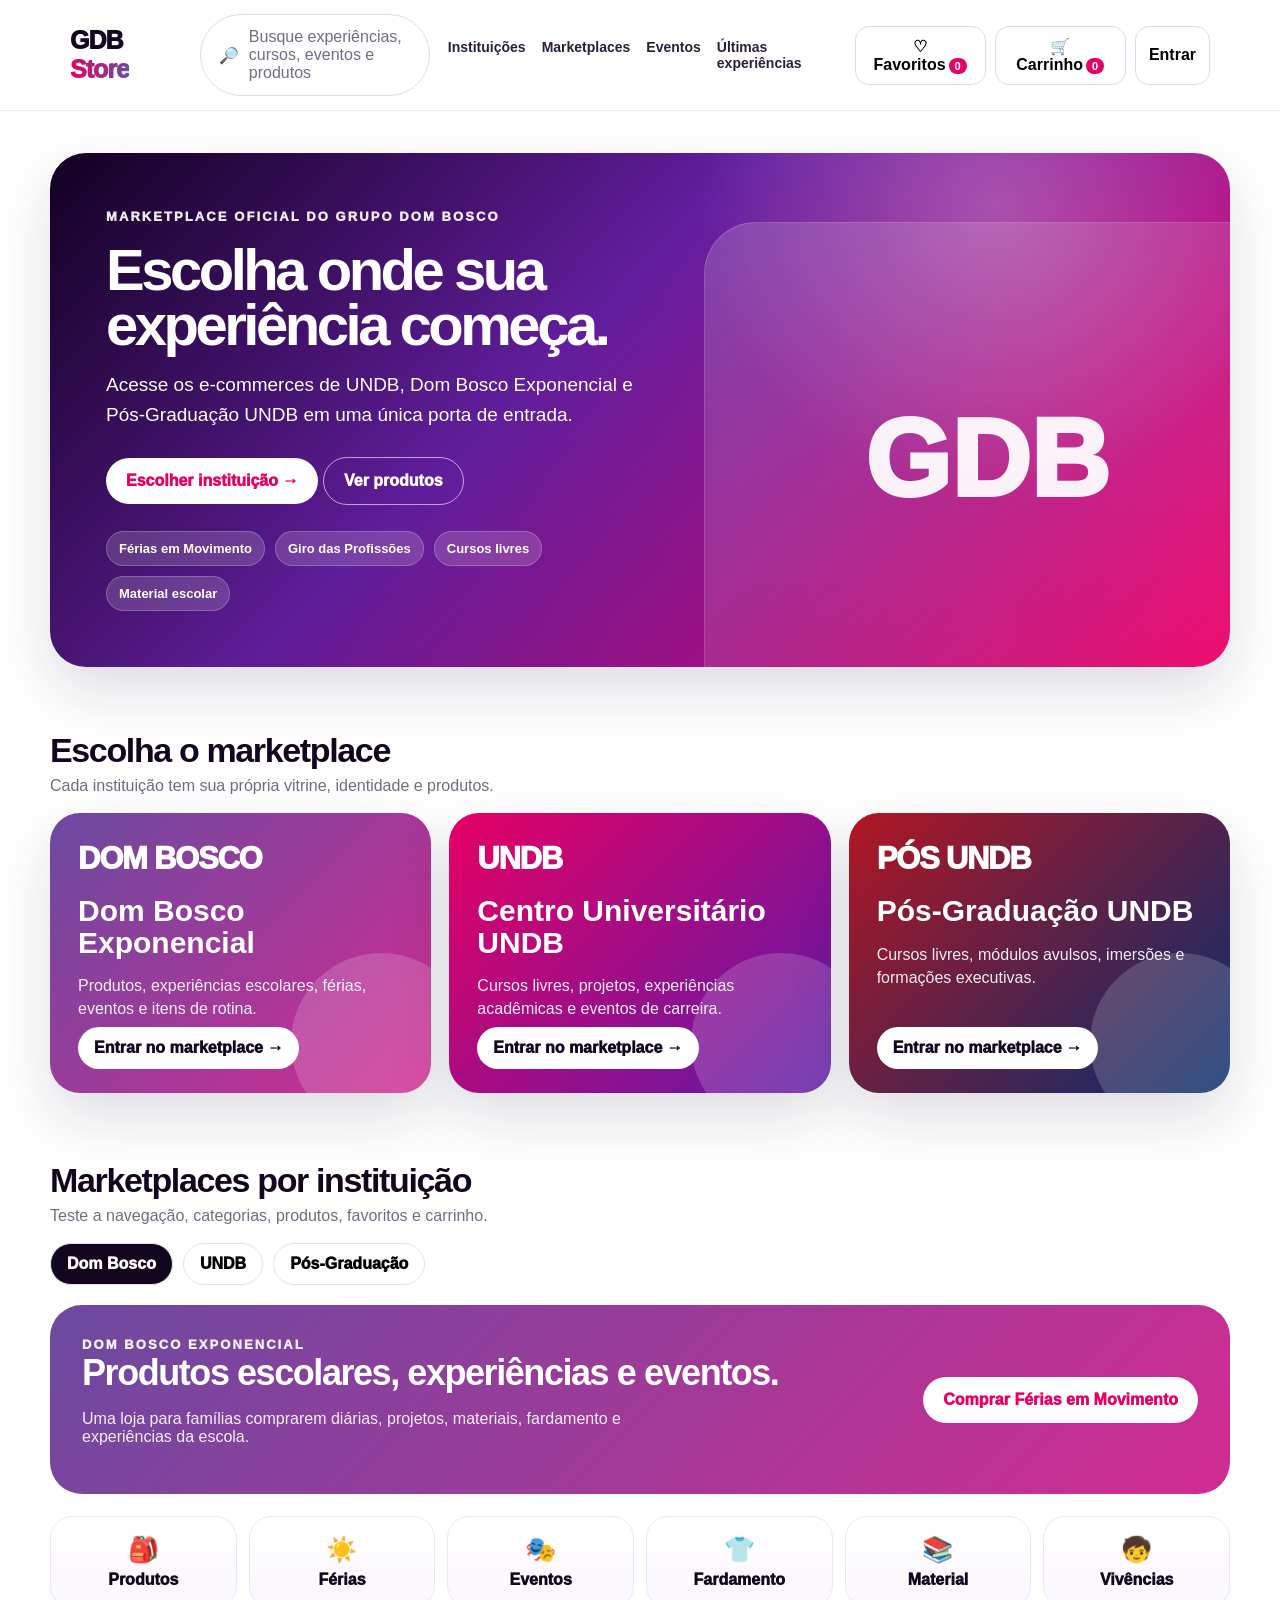
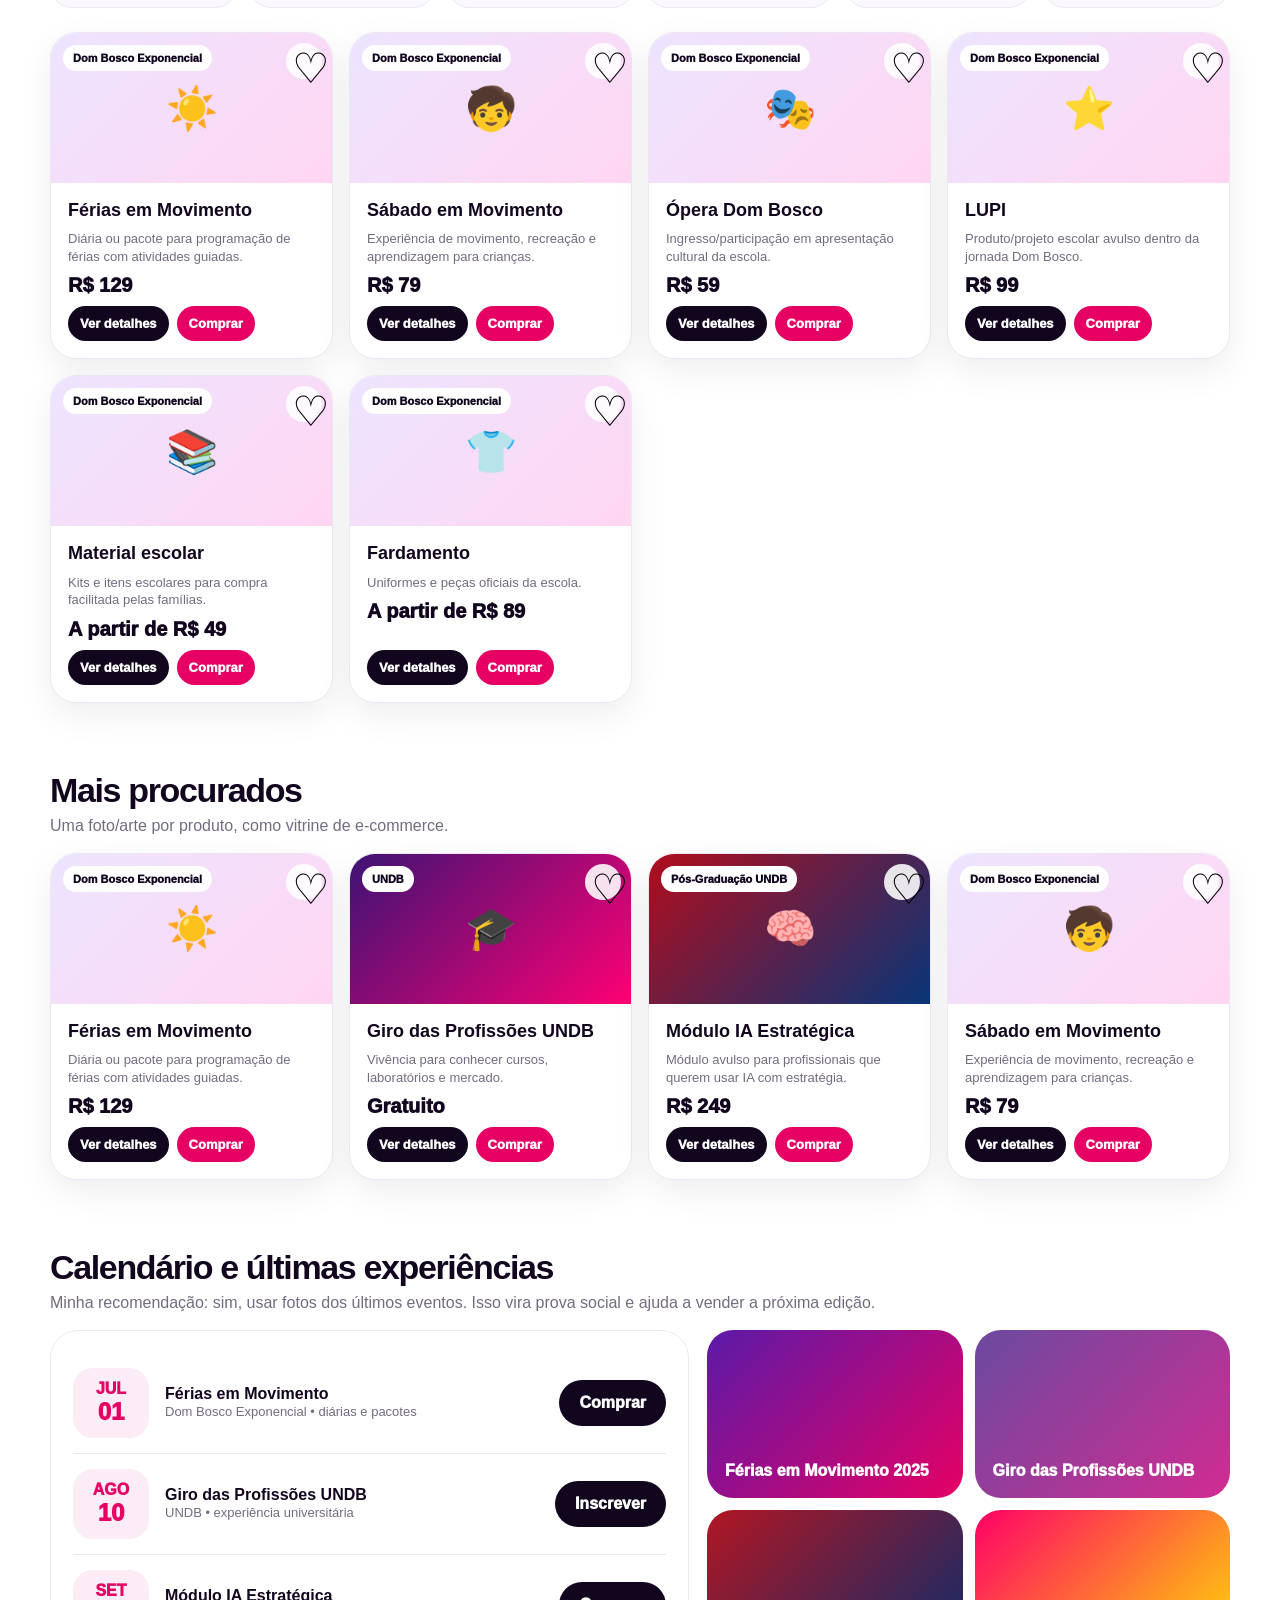
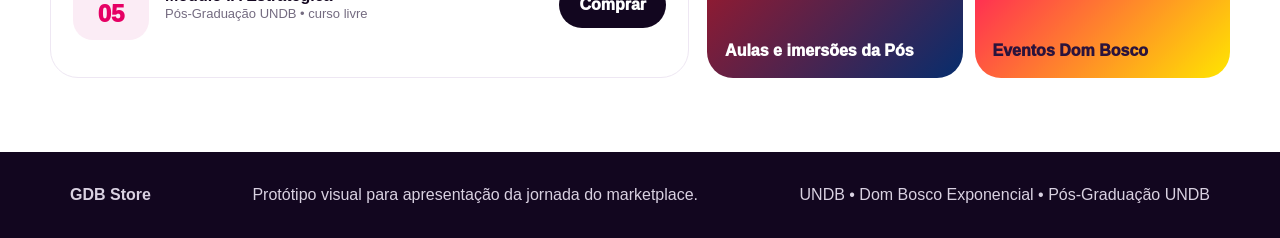
==== index.html @ de1cadb5 "Add files via upload" ====
<!doctype html>
<html lang="pt-BR">
<head>
  <meta charset="utf-8" />
  <meta name="viewport" content="width=device-width, initial-scale=1" />
  <title>GDB Store — Marketplace</title>
  <style>
    :root{
      --ink:#12061f; --muted:#746b80; --line:#eee7f3; --soft:#faf7fd; --white:#fff;
      --undb:#e60064; --undb2:#5b1aa8; --pos:#b11623; --pos2:#062d6d; --db:#d22b92; --db2:#6b4aa0; --yellow:#ffe600;
      --shadow:0 24px 60px rgba(20,6,40,.14); --radius:26px;
    }
    *{box-sizing:border-box} html{scroll-behavior:smooth} body{margin:0;font-family:Inter,Arial,Helvetica,sans-serif;color:var(--ink);background:#fff} a{text-decoration:none;color:inherit} button{font:inherit;cursor:pointer}
    .top{position:sticky;top:0;z-index:20;background:rgba(255,255,255,.86);backdrop-filter:blur(18px);border-bottom:1px solid var(--line)}
    .nav{max-width:1180px;margin:auto;display:flex;align-items:center;gap:18px;padding:14px 20px}.brand{font-weight:950;font-size:25px;letter-spacing:-.04em}.brand span{background:linear-gradient(90deg,var(--undb),var(--db2));-webkit-background-clip:text;color:transparent}.search{flex:1;display:flex;align-items:center;gap:10px;border:1px solid #e3d8ed;border-radius:999px;padding:13px 18px;color:var(--muted);min-width:230px}.navlinks{display:flex;gap:16px;font-weight:800;font-size:14px;color:#2c1e38}.actions{display:flex;gap:9px}.iconbtn{border:1px solid #e2d7ec;background:#fff;border-radius:14px;padding:10px 13px;font-weight:900}.count{background:var(--undb);color:#fff;border-radius:999px;font-size:11px;padding:2px 6px;margin-left:3px}
    .wrap{max-width:1180px;margin:auto;padding:0 20px}.hero{padding:42px 0 30px}.heroBox{border-radius:36px;overflow:hidden;min-height:420px;background:linear-gradient(135deg,#150026 0%,#6920a8 42%,#ef0067 100%);position:relative;color:#fff;box-shadow:var(--shadow)}
    .heroBox:before{content:"";position:absolute;inset:0;background:radial-gradient(circle at 80% 10%,rgba(255,255,255,.25),transparent 28%),linear-gradient(90deg,rgba(0,0,0,.12),transparent)}.heroContent{position:relative;z-index:2;padding:56px;max-width:680px}.eyebrow{font-weight:950;letter-spacing:.16em;text-transform:uppercase;font-size:13px;opacity:.92}.hero h1{font-size:58px;line-height:.95;margin:18px 0 18px;letter-spacing:-.06em}.hero p{font-size:19px;line-height:1.55;margin:0 0 28px;max-width:590px}.heroArt{position:absolute;right:-40px;bottom:-28px;width:48%;height:92%;background:linear-gradient(145deg,rgba(255,255,255,.18),rgba(255,255,255,.05));border-radius:52px 0 0 0;border:1px solid rgba(255,255,255,.18);display:grid;place-items:center;font-size:110px;font-weight:950;opacity:.95}.btn{border:none;border-radius:999px;padding:14px 20px;font-weight:950;display:inline-flex;align-items:center;gap:10px}.btn.primary{background:#fff;color:var(--undb)}.btn.dark{background:var(--ink);color:#fff}.btn.out{background:transparent;border:1px solid rgba(255,255,255,.6);color:#fff}.chips{display:flex;flex-wrap:wrap;gap:10px;margin-top:26px}.chip{padding:9px 12px;border-radius:999px;background:rgba(255,255,255,.16);border:1px solid rgba(255,255,255,.22);font-weight:800;font-size:13px}
    .section{padding:34px 0}.head{display:flex;justify-content:space-between;align-items:end;gap:20px;margin-bottom:18px}.head h2{font-size:34px;letter-spacing:-.04em;margin:0}.head p{margin:7px 0 0;color:var(--muted)}.grid3{display:grid;grid-template-columns:repeat(3,1fr);gap:18px}.portal{border-radius:30px;padding:28px;min-height:280px;color:#fff;position:relative;overflow:hidden;box-shadow:var(--shadow);transition:.25s}.portal:hover{transform:translateY(-4px)}.portal:after{content:"";position:absolute;right:-40px;bottom:-40px;width:180px;height:180px;border-radius:50%;background:rgba(255,255,255,.17)}.portal.undb{background:linear-gradient(135deg,var(--undb),var(--undb2))}.portal.db{background:linear-gradient(135deg,var(--db2),var(--db))}.portal.pos{background:linear-gradient(135deg,var(--pos),var(--pos2))}.portal .logo{font-size:31px;font-weight:950;letter-spacing:-.04em;margin-bottom:18px}.portal h3{font-size:30px;line-height:1.05;margin:0 0 10px}.portal p{line-height:1.45;opacity:.92}.portal .go{position:absolute;bottom:24px;left:28px;background:#fff;color:var(--ink);border-radius:999px;padding:12px 16px;font-weight:950}
    .tabs{display:flex;gap:10px;flex-wrap:wrap;margin-bottom:20px}.tab{border:1px solid #eadff0;background:#fff;border-radius:999px;padding:11px 16px;font-weight:950}.tab.active{background:var(--ink);color:#fff}.market{display:none}.market.active{display:block}.marketHero{border-radius:32px;padding:32px;color:#fff;margin-bottom:22px;display:flex;align-items:center;justify-content:space-between;gap:20px}.marketHero h2{margin:0;font-size:36px;letter-spacing:-.04em}.marketHero p{max-width:620px;opacity:.92}.mh-db{background:linear-gradient(135deg,var(--db2),var(--db))}.mh-undb{background:linear-gradient(135deg,var(--undb2),var(--undb))}.mh-pos{background:linear-gradient(135deg,var(--pos),var(--pos2))}.cats{display:grid;grid-template-columns:repeat(6,1fr);gap:12px;margin-bottom:24px}.cat{border:1px solid var(--line);background:linear-gradient(180deg,#fff,#fbf7ff);border-radius:22px;padding:18px;text-align:center;font-weight:950}.cat b{display:block;font-size:25px;margin-bottom:7px}.products{display:grid;grid-template-columns:repeat(4,1fr);gap:16px}.card{border:1px solid var(--line);border-radius:26px;overflow:hidden;background:#fff;box-shadow:0 12px 34px rgba(20,6,40,.07);display:flex;flex-direction:column}.photo{height:150px;background:linear-gradient(135deg,#f3e9ff,#ffd7e9);position:relative;display:grid;place-items:center;font-size:42px}.photo.db{background:linear-gradient(135deg,#ede4ff,#ffd6f2)}.photo.undb{background:linear-gradient(135deg,#3d1374,#ff0074);color:#fff}.photo.pos{background:linear-gradient(135deg,#b10d1c,#083578);color:#fff}.tag{position:absolute;top:12px;left:12px;background:#fff;color:var(--ink);font-size:11px;font-weight:950;border-radius:999px;padding:7px 10px}.fav{position:absolute;top:10px;right:10px;background:rgba(255,255,255,.88);border:0;border-radius:999px;width:36px;height:36px}.body{padding:17px;display:flex;flex-direction:column;gap:9px;flex:1}.body h3{font-size:18px;margin:0;line-height:1.18}.meta{color:var(--muted);font-size:13px;line-height:1.35}.price{font-size:20px;font-weight:950}.row{display:flex;gap:8px;margin-top:auto}.row .btn{padding:10px 12px;font-size:13px}.row .btn.primary{background:var(--undb);color:#fff}.row .btn.dark{background:var(--ink)}
    .calendar{display:grid;grid-template-columns:1.1fr .9fr;gap:18px}.events{border:1px solid var(--line);border-radius:28px;padding:22px;background:#fff}.event{display:grid;grid-template-columns:76px 1fr auto;gap:16px;align-items:center;padding:15px 0;border-bottom:1px solid var(--line)}.event:last-child{border-bottom:0}.date{border-radius:20px;background:#fbecf5;text-align:center;padding:12px;font-weight:950;color:var(--undb)}.date span{display:block;font-size:24px}.gallery{display:grid;grid-template-columns:1fr 1fr;gap:12px}.gitem{min-height:150px;border-radius:26px;padding:18px;color:#fff;background:linear-gradient(135deg,#5b1aa8,#e60064);display:flex;align-items:end;font-weight:950}.gitem:nth-child(2){background:linear-gradient(135deg,#6b4aa0,#d22b92)}.gitem:nth-child(3){background:linear-gradient(135deg,#b11623,#062d6d)}.gitem:nth-child(4){background:linear-gradient(135deg,#ff0067,#ffe600);color:#2b133c}
    .modal{position:fixed;inset:0;background:rgba(10,2,20,.55);display:none;align-items:center;justify-content:center;z-index:50;padding:20px}.modal.show{display:flex}.panel{background:#fff;border-radius:30px;max-width:780px;width:100%;max-height:88vh;overflow:auto;padding:26px;box-shadow:var(--shadow)}.panelTop{display:flex;justify-content:space-between;align-items:start}.close{border:0;background:#f4eef8;border-radius:999px;width:38px;height:38px;font-weight:950}.cartItem{display:flex;justify-content:space-between;gap:18px;border-bottom:1px solid var(--line);padding:14px 0}.form{display:grid;gap:10px;margin-top:12px}.form input{border:1px solid #e3d8ed;border-radius:14px;padding:13px}.footer{margin-top:40px;background:#12061f;color:#fff;padding:34px 0}.footer .wrap{display:flex;justify-content:space-between;gap:20px;flex-wrap:wrap;color:#d9d1e1}.mobileMenu{display:none}
    @media(max-width:900px){.nav{flex-wrap:wrap}.navlinks{display:none}.search{order:3;flex-basis:100%}.hero h1{font-size:42px}.heroContent{padding:34px}.heroArt{display:none}.grid3,.products,.calendar{grid-template-columns:1fr}.cats{grid-template-columns:repeat(2,1fr)}.marketHero{display:block}.event{grid-template-columns:70px 1fr}.event .btn{grid-column:2}.actions{margin-left:auto}.head{display:block}}
  </style>
</head>
<body>
  <header class="top"><nav class="nav"><a class="brand" href="#home">GDB <span>Store</span></a><div class="search">🔎 <span>Busque experiências, cursos, eventos e produtos</span></div><div class="navlinks"><a href="#instituicoes">Instituições</a><a href="#marketplaces">Marketplaces</a><a href="#eventos">Eventos</a><a href="#experiencias">Últimas experiências</a></div><div class="actions"><button class="iconbtn" onclick="openModal('favModal')">♡ Favoritos<span class="count" id="favCount">0</span></button><button class="iconbtn" onclick="openModal('cartModal')">🛒 Carrinho<span class="count" id="cartCount">0</span></button><button class="iconbtn" onclick="openModal('loginModal')">Entrar</button></div></nav></header>
  <main id="home">
    <section class="hero wrap"><div class="heroBox"><div class="heroContent"><div class="eyebrow">Marketplace oficial do Grupo Dom Bosco</div><h1>Escolha onde sua experiência começa.</h1><p>Acesse os e-commerces de UNDB, Dom Bosco Exponencial e Pós-Graduação UNDB em uma única porta de entrada.</p><div><a class="btn primary" href="#instituicoes">Escolher instituição →</a> <a class="btn out" href="#marketplaces">Ver produtos</a></div><div class="chips"><span class="chip">Férias em Movimento</span><span class="chip">Giro das Profissões</span><span class="chip">Cursos livres</span><span class="chip">Material escolar</span></div></div><div class="heroArt">GDB</div></div></section>
    <section class="section wrap" id="instituicoes"><div class="head"><div><h2>Escolha o marketplace</h2><p>Cada instituição tem sua própria vitrine, identidade e produtos.</p></div></div><div class="grid3"><a class="portal db" href="#marketplaces" onclick="showMarket('db')"><div class="logo">DOM BOSCO</div><h3>Dom Bosco Exponencial</h3><p>Produtos, experiências escolares, férias, eventos e itens de rotina.</p><span class="go">Entrar no marketplace →</span></a><a class="portal undb" href="#marketplaces" onclick="showMarket('undb')"><div class="logo">UNDB</div><h3>Centro Universitário UNDB</h3><p>Cursos livres, projetos, experiências acadêmicas e eventos de carreira.</p><span class="go">Entrar no marketplace →</span></a><a class="portal pos" href="#marketplaces" onclick="showMarket('pos')"><div class="logo">PÓS UNDB</div><h3>Pós-Graduação UNDB</h3><p>Cursos livres, módulos avulsos, imersões e formações executivas.</p><span class="go">Entrar no marketplace →</span></a></div></section>
    <section class="section wrap" id="marketplaces"><div class="head"><div><h2>Marketplaces por instituição</h2><p>Teste a navegação, categorias, produtos, favoritos e carrinho.</p></div></div><div class="tabs"><button class="tab active" onclick="showMarket('db')" id="tab-db">Dom Bosco</button><button class="tab" onclick="showMarket('undb')" id="tab-undb">UNDB</button><button class="tab" onclick="showMarket('pos')" id="tab-pos">Pós-Graduação</button></div>
      <div class="market active" id="market-db"><div class="marketHero mh-db"><div><div class="eyebrow">Dom Bosco Exponencial</div><h2>Produtos escolares, experiências e eventos.</h2><p>Uma loja para famílias comprarem diárias, projetos, materiais, fardamento e experiências da escola.</p></div><button class="btn primary" onclick="addToCart('Férias em Movimento')">Comprar Férias em Movimento</button></div><div class="cats"><div class="cat"><b>🎒</b>Produtos</div><div class="cat"><b>☀️</b>Férias</div><div class="cat"><b>🎭</b>Eventos</div><div class="cat"><b>👕</b>Fardamento</div><div class="cat"><b>📚</b>Material</div><div class="cat"><b>🧒</b>Vivências</div></div><div class="products" id="dbProducts"></div></div>
      <div class="market" id="market-undb"><div class="marketHero mh-undb"><div><div class="eyebrow">UNDB</div><h2>Experiências acadêmicas, cursos e carreira.</h2><p>Vitrine para cursos livres, projetos, eventos de relacionamento, vivências e inscrições avulsas.</p></div><button class="btn primary" onclick="addToCart('Giro das Profissões UNDB')">Inscrever no Giro</button></div><div class="cats"><div class="cat"><b>🚀</b>Set-up</div><div class="cat"><b>🎓</b>Giro</div><div class="cat"><b>💡</b>Cursos livres</div><div class="cat"><b>🧪</b>Projetos</div><div class="cat"><b>⚖️</b>Direito</div><div class="cat"><b>🩺</b>Saúde</div></div><div class="products" id="undbProducts"></div></div>
      <div class="market" id="market-pos"><div class="marketHero mh-pos"><div><div class="eyebrow">Pós-Graduação UNDB</div><h2>Cursos livres, módulos e imersões profissionais.</h2><p>Vendas avulsas para quem quer se atualizar sem entrar, de cara, em uma pós completa.</p></div><button class="btn primary" onclick="addToCart('Módulo IA Estratégica')">Comprar módulo</button></div><div class="cats"><div class="cat"><b>📌</b>Módulos</div><div class="cat"><b>💼</b>Executivo</div><div class="cat"><b>🧠</b>IA</div><div class="cat"><b>⚖️</b>Jurídico</div><div class="cat"><b>🩺</b>Saúde</div><div class="cat"><b>📈</b>Negócios</div></div><div class="products" id="posProducts"></div></div>
    </section>
    <section class="section wrap"><div class="head"><div><h2>Mais procurados</h2><p>Uma foto/arte por produto, como vitrine de e-commerce.</p></div></div><div class="products" id="featured"></div></section>
    <section class="section wrap" id="eventos"><div class="head"><div><h2>Calendário e últimas experiências</h2><p>Minha recomendação: sim, usar fotos dos últimos eventos. Isso vira prova social e ajuda a vender a próxima edição.</p></div></div><div class="calendar"><div class="events"><div class="event"><div class="date">JUL<span>01</span></div><div><b>Férias em Movimento</b><div class="meta">Dom Bosco Exponencial • diárias e pacotes</div></div><button class="btn dark" onclick="addToCart('Férias em Movimento')">Comprar</button></div><div class="event"><div class="date">AGO<span>10</span></div><div><b>Giro das Profissões UNDB</b><div class="meta">UNDB • experiência universitária</div></div><button class="btn dark" onclick="addToCart('Giro das Profissões UNDB')">Inscrever</button></div><div class="event"><div class="date">SET<span>05</span></div><div><b>Módulo IA Estratégica</b><div class="meta">Pós-Graduação UNDB • curso livre</div></div><button class="btn dark" onclick="addToCart('Módulo IA Estratégica')">Comprar</button></div></div><div class="gallery" id="experiencias"><div class="gitem">Férias em Movimento 2025</div><div class="gitem">Giro das Profissões UNDB</div><div class="gitem">Aulas e imersões da Pós</div><div class="gitem">Eventos Dom Bosco</div></div></div></section>
  </main><footer class="footer"><div class="wrap"><b>GDB Store</b><span>Protótipo visual para apresentação da jornada do marketplace.</span><span>UNDB • Dom Bosco Exponencial • Pós-Graduação UNDB</span></div></footer>
  <div class="modal" id="detailModal"><div class="panel"><div class="panelTop"><div><div class="eyebrow" id="detailInst"></div><h2 id="detailTitle"></h2></div><button class="close" onclick="closeModal('detailModal')">×</button></div><p id="detailText"></p><div class="row"><button class="btn primary" id="detailBuy">Adicionar ao carrinho</button><button class="btn dark" onclick="closeModal('detailModal')">Voltar</button></div></div></div>
  <div class="modal" id="cartModal"><div class="panel"><div class="panelTop"><h2>Carrinho</h2><button class="close" onclick="closeModal('cartModal')">×</button></div><div id="cartList"></div><h3 id="total"></h3><button class="btn primary" onclick="alert('Checkout visual: aqui entraria pagamento, cupom, dados do responsável/aluno e confirmação.')">Ir para checkout</button></div></div>
  <div class="modal" id="favModal"><div class="panel"><div class="panelTop"><h2>Favoritos</h2><button class="close" onclick="closeModal('favModal')">×</button></div><div id="favList"></div></div></div>
  <div class="modal" id="loginModal"><div class="panel"><div class="panelTop"><h2>Entrar na GDB Store</h2><button class="close" onclick="closeModal('loginModal')">×</button></div><p class="meta">Protótipo de login para cliente acompanhar compras, inscrições e comprovantes.</p><div class="form"><input placeholder="E-mail"><input placeholder="Senha" type="password"><button class="btn primary" onclick="alert('Login visual validado!')">Entrar</button></div></div></div>
  <script>
    const products={
      db:[['Férias em Movimento','Dom Bosco Exponencial','Diária ou pacote para programação de férias com atividades guiadas.','R$ 129','☀️','db'],['Sábado em Movimento','Dom Bosco Exponencial','Experiência de movimento, recreação e aprendizagem para crianças.','R$ 79','🧒','db'],['Ópera Dom Bosco','Dom Bosco Exponencial','Ingresso/participação em apresentação cultural da escola.','R$ 59','🎭','db'],['LUPI','Dom Bosco Exponencial','Produto/projeto escolar avulso dentro da jornada Dom Bosco.','R$ 99','⭐','db'],['Material escolar','Dom Bosco Exponencial','Kits e itens escolares para compra facilitada pelas famílias.','A partir de R$ 49','📚','db'],['Fardamento','Dom Bosco Exponencial','Uniformes e peças oficiais da escola.','A partir de R$ 89','👕','db']],
      undb:[['Giro das Profissões UNDB','UNDB','Vivência para conhecer cursos, laboratórios e mercado.','Gratuito','🎓','undb'],['Set-up UNDB','UNDB','Experiência/projeto de inovação e carreira para estudantes.','R$ 99','🚀','undb'],['Curso Livre de IA','UNDB','Curso rápido para aplicar inteligência artificial na prática.','R$ 199','🧠','undb'],['Oficina de Carreira','UNDB','Encontro prático com orientação profissional e mercado.','R$ 49','💼','undb']],
      pos:[['Módulo IA Estratégica','Pós-Graduação UNDB','Módulo avulso para profissionais que querem usar IA com estratégia.','R$ 249','🧠','pos'],['Curso Livre Liderança','Pós-Graduação UNDB','Formação rápida para liderança, gestão e alta performance.','R$ 199','📈','pos'],['Imersão Jurídica','Pós-Graduação UNDB','Imersão prática para profissionais do Direito.','R$ 299','⚖️','pos'],['Módulo Saúde e Gestão','Pós-Graduação UNDB','Aula/módulo avulso para profissionais da saúde.','R$ 249','🩺','pos']]
    };
    let cart=[], fav=[]; const priceNum=p=>{let n=(p.match(/\d+/)||[0])[0];return Number(n)};
    function card(p){return `<article class="card"><div class="photo ${p[5]}"><span class="tag">${p[1]}</span><button class="fav" onclick="addFav('${p[0]}')">♡</button>${p[4]}</div><div class="body"><h3>${p[0]}</h3><div class="meta">${p[2]}</div><div class="price">${p[3]}</div><div class="row"><button class="btn dark" onclick="details('${p[0]}')">Ver detalhes</button><button class="btn primary" onclick="addToCart('${p[0]}')">Comprar</button></div></div></article>`}
    function render(){dbProducts.innerHTML=products.db.map(card).join('');undbProducts.innerHTML=products.undb.map(card).join('');posProducts.innerHTML=products.pos.map(card).join('');featured.innerHTML=[products.db[0],products.undb[0],products.pos[0],products.db[1]].map(card).join('');update()}
    function showMarket(id){['db','undb','pos'].forEach(x=>{document.getElementById('market-'+x).classList.toggle('active',x===id);document.getElementById('tab-'+x).classList.toggle('active',x===id)})}
    function find(name){return Object.values(products).flat().find(p=>p[0]===name)}
    function details(name){const p=find(name);detailInst.textContent=p[1];detailTitle.textContent=p[0];detailText.textContent=p[2]+' Valor: '+p[3]+'. Nesta tela entram programação, lote, vagas, público, local, regras e política de compra.';detailBuy.onclick=()=>addToCart(name);openModal('detailModal')}
    function addToCart(name){cart.push(name);update();openModal('cartModal')} function addFav(name){if(!fav.includes(name))fav.push(name);update();openModal('favModal')}
    function update(){cartCount.textContent=cart.length;favCount.textContent=fav.length;cartList.innerHTML=cart.length?cart.map(n=>`<div class="cartItem"><b>${n}</b><span>${find(n)?.[3]||''}</span></div>`).join(''):'<p class="meta">Carrinho vazio.</p>';favList.innerHTML=fav.length?fav.map(n=>`<div class="cartItem"><b>${n}</b><button class="btn primary" onclick="addToCart('${n}')">Comprar</button></div>`).join(''):'<p class="meta">Nenhum favorito ainda.</p>';total.textContent='Total visual: R$ '+cart.reduce((s,n)=>s+priceNum(find(n)?.[3]||'0'),0)+',00'}
    function openModal(id){document.getElementById(id).classList.add('show')} function closeModal(id){document.getElementById(id).classList.remove('show')} render();
  </script>
</body>
</html>
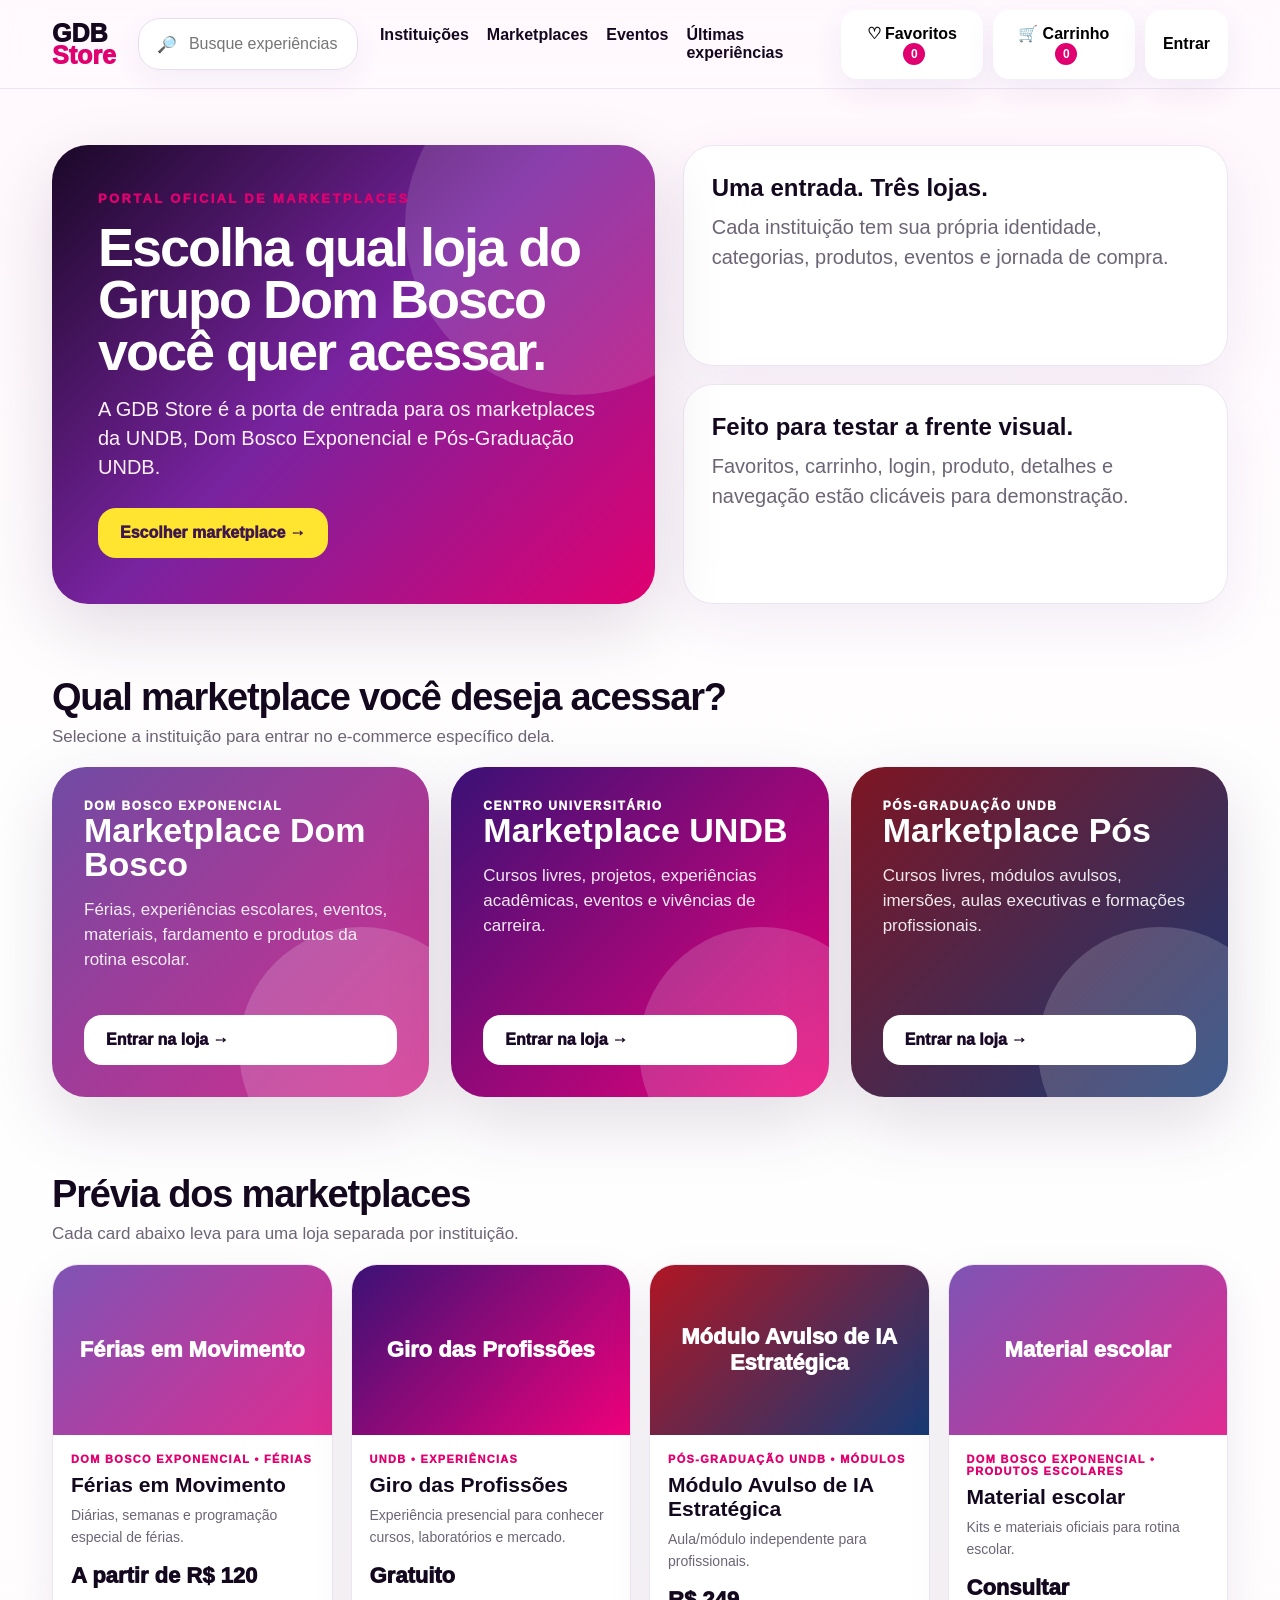
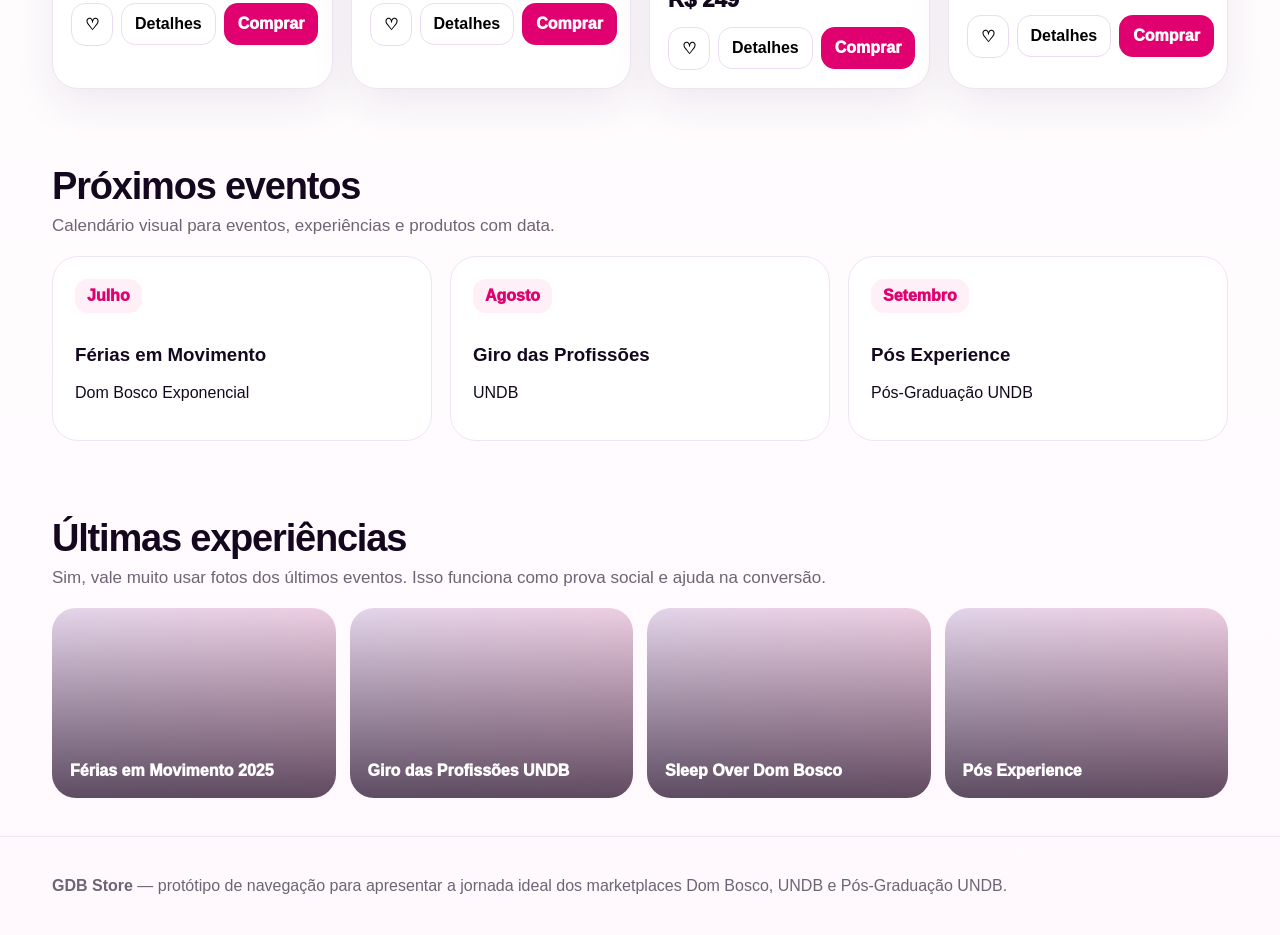
==== commit 8aa3f5ad: "Add files via upload" ====
--- a/index.html
+++ b/index.html
@@ -3,57 +3,93 @@
 <head>
   <meta charset="utf-8" />
   <meta name="viewport" content="width=device-width, initial-scale=1" />
-  <title>GDB Store — Marketplace</title>
+  <title>GDB Store — Portal de Marketplaces</title>
   <style>
     :root{
-      --ink:#12061f; --muted:#746b80; --line:#eee7f3; --soft:#faf7fd; --white:#fff;
-      --undb:#e60064; --undb2:#5b1aa8; --pos:#b11623; --pos2:#062d6d; --db:#d22b92; --db2:#6b4aa0; --yellow:#ffe600;
-      --shadow:0 24px 60px rgba(20,6,40,.14); --radius:26px;
+      --ink:#14081f;--muted:#6d6475;--line:#eee5f3;--bg:#fff9fd;--card:#ffffff;
+      --pink:#e00070;--magenta:#c51b8d;--purple:#54248a;--yellow:#ffe52f;--red:#ad161d;--wine:#6f1224;--blue:#173a75;
+      --shadow:0 24px 70px rgba(44,16,58,.14);--radius:28px;
     }
-    *{box-sizing:border-box} html{scroll-behavior:smooth} body{margin:0;font-family:Inter,Arial,Helvetica,sans-serif;color:var(--ink);background:#fff} a{text-decoration:none;color:inherit} button{font:inherit;cursor:pointer}
-    .top{position:sticky;top:0;z-index:20;background:rgba(255,255,255,.86);backdrop-filter:blur(18px);border-bottom:1px solid var(--line)}
-    .nav{max-width:1180px;margin:auto;display:flex;align-items:center;gap:18px;padding:14px 20px}.brand{font-weight:950;font-size:25px;letter-spacing:-.04em}.brand span{background:linear-gradient(90deg,var(--undb),var(--db2));-webkit-background-clip:text;color:transparent}.search{flex:1;display:flex;align-items:center;gap:10px;border:1px solid #e3d8ed;border-radius:999px;padding:13px 18px;color:var(--muted);min-width:230px}.navlinks{display:flex;gap:16px;font-weight:800;font-size:14px;color:#2c1e38}.actions{display:flex;gap:9px}.iconbtn{border:1px solid #e2d7ec;background:#fff;border-radius:14px;padding:10px 13px;font-weight:900}.count{background:var(--undb);color:#fff;border-radius:999px;font-size:11px;padding:2px 6px;margin-left:3px}
-    .wrap{max-width:1180px;margin:auto;padding:0 20px}.hero{padding:42px 0 30px}.heroBox{border-radius:36px;overflow:hidden;min-height:420px;background:linear-gradient(135deg,#150026 0%,#6920a8 42%,#ef0067 100%);position:relative;color:#fff;box-shadow:var(--shadow)}
-    .heroBox:before{content:"";position:absolute;inset:0;background:radial-gradient(circle at 80% 10%,rgba(255,255,255,.25),transparent 28%),linear-gradient(90deg,rgba(0,0,0,.12),transparent)}.heroContent{position:relative;z-index:2;padding:56px;max-width:680px}.eyebrow{font-weight:950;letter-spacing:.16em;text-transform:uppercase;font-size:13px;opacity:.92}.hero h1{font-size:58px;line-height:.95;margin:18px 0 18px;letter-spacing:-.06em}.hero p{font-size:19px;line-height:1.55;margin:0 0 28px;max-width:590px}.heroArt{position:absolute;right:-40px;bottom:-28px;width:48%;height:92%;background:linear-gradient(145deg,rgba(255,255,255,.18),rgba(255,255,255,.05));border-radius:52px 0 0 0;border:1px solid rgba(255,255,255,.18);display:grid;place-items:center;font-size:110px;font-weight:950;opacity:.95}.btn{border:none;border-radius:999px;padding:14px 20px;font-weight:950;display:inline-flex;align-items:center;gap:10px}.btn.primary{background:#fff;color:var(--undb)}.btn.dark{background:var(--ink);color:#fff}.btn.out{background:transparent;border:1px solid rgba(255,255,255,.6);color:#fff}.chips{display:flex;flex-wrap:wrap;gap:10px;margin-top:26px}.chip{padding:9px 12px;border-radius:999px;background:rgba(255,255,255,.16);border:1px solid rgba(255,255,255,.22);font-weight:800;font-size:13px}
-    .section{padding:34px 0}.head{display:flex;justify-content:space-between;align-items:end;gap:20px;margin-bottom:18px}.head h2{font-size:34px;letter-spacing:-.04em;margin:0}.head p{margin:7px 0 0;color:var(--muted)}.grid3{display:grid;grid-template-columns:repeat(3,1fr);gap:18px}.portal{border-radius:30px;padding:28px;min-height:280px;color:#fff;position:relative;overflow:hidden;box-shadow:var(--shadow);transition:.25s}.portal:hover{transform:translateY(-4px)}.portal:after{content:"";position:absolute;right:-40px;bottom:-40px;width:180px;height:180px;border-radius:50%;background:rgba(255,255,255,.17)}.portal.undb{background:linear-gradient(135deg,var(--undb),var(--undb2))}.portal.db{background:linear-gradient(135deg,var(--db2),var(--db))}.portal.pos{background:linear-gradient(135deg,var(--pos),var(--pos2))}.portal .logo{font-size:31px;font-weight:950;letter-spacing:-.04em;margin-bottom:18px}.portal h3{font-size:30px;line-height:1.05;margin:0 0 10px}.portal p{line-height:1.45;opacity:.92}.portal .go{position:absolute;bottom:24px;left:28px;background:#fff;color:var(--ink);border-radius:999px;padding:12px 16px;font-weight:950}
-    .tabs{display:flex;gap:10px;flex-wrap:wrap;margin-bottom:20px}.tab{border:1px solid #eadff0;background:#fff;border-radius:999px;padding:11px 16px;font-weight:950}.tab.active{background:var(--ink);color:#fff}.market{display:none}.market.active{display:block}.marketHero{border-radius:32px;padding:32px;color:#fff;margin-bottom:22px;display:flex;align-items:center;justify-content:space-between;gap:20px}.marketHero h2{margin:0;font-size:36px;letter-spacing:-.04em}.marketHero p{max-width:620px;opacity:.92}.mh-db{background:linear-gradient(135deg,var(--db2),var(--db))}.mh-undb{background:linear-gradient(135deg,var(--undb2),var(--undb))}.mh-pos{background:linear-gradient(135deg,var(--pos),var(--pos2))}.cats{display:grid;grid-template-columns:repeat(6,1fr);gap:12px;margin-bottom:24px}.cat{border:1px solid var(--line);background:linear-gradient(180deg,#fff,#fbf7ff);border-radius:22px;padding:18px;text-align:center;font-weight:950}.cat b{display:block;font-size:25px;margin-bottom:7px}.products{display:grid;grid-template-columns:repeat(4,1fr);gap:16px}.card{border:1px solid var(--line);border-radius:26px;overflow:hidden;background:#fff;box-shadow:0 12px 34px rgba(20,6,40,.07);display:flex;flex-direction:column}.photo{height:150px;background:linear-gradient(135deg,#f3e9ff,#ffd7e9);position:relative;display:grid;place-items:center;font-size:42px}.photo.db{background:linear-gradient(135deg,#ede4ff,#ffd6f2)}.photo.undb{background:linear-gradient(135deg,#3d1374,#ff0074);color:#fff}.photo.pos{background:linear-gradient(135deg,#b10d1c,#083578);color:#fff}.tag{position:absolute;top:12px;left:12px;background:#fff;color:var(--ink);font-size:11px;font-weight:950;border-radius:999px;padding:7px 10px}.fav{position:absolute;top:10px;right:10px;background:rgba(255,255,255,.88);border:0;border-radius:999px;width:36px;height:36px}.body{padding:17px;display:flex;flex-direction:column;gap:9px;flex:1}.body h3{font-size:18px;margin:0;line-height:1.18}.meta{color:var(--muted);font-size:13px;line-height:1.35}.price{font-size:20px;font-weight:950}.row{display:flex;gap:8px;margin-top:auto}.row .btn{padding:10px 12px;font-size:13px}.row .btn.primary{background:var(--undb);color:#fff}.row .btn.dark{background:var(--ink)}
-    .calendar{display:grid;grid-template-columns:1.1fr .9fr;gap:18px}.events{border:1px solid var(--line);border-radius:28px;padding:22px;background:#fff}.event{display:grid;grid-template-columns:76px 1fr auto;gap:16px;align-items:center;padding:15px 0;border-bottom:1px solid var(--line)}.event:last-child{border-bottom:0}.date{border-radius:20px;background:#fbecf5;text-align:center;padding:12px;font-weight:950;color:var(--undb)}.date span{display:block;font-size:24px}.gallery{display:grid;grid-template-columns:1fr 1fr;gap:12px}.gitem{min-height:150px;border-radius:26px;padding:18px;color:#fff;background:linear-gradient(135deg,#5b1aa8,#e60064);display:flex;align-items:end;font-weight:950}.gitem:nth-child(2){background:linear-gradient(135deg,#6b4aa0,#d22b92)}.gitem:nth-child(3){background:linear-gradient(135deg,#b11623,#062d6d)}.gitem:nth-child(4){background:linear-gradient(135deg,#ff0067,#ffe600);color:#2b133c}
-    .modal{position:fixed;inset:0;background:rgba(10,2,20,.55);display:none;align-items:center;justify-content:center;z-index:50;padding:20px}.modal.show{display:flex}.panel{background:#fff;border-radius:30px;max-width:780px;width:100%;max-height:88vh;overflow:auto;padding:26px;box-shadow:var(--shadow)}.panelTop{display:flex;justify-content:space-between;align-items:start}.close{border:0;background:#f4eef8;border-radius:999px;width:38px;height:38px;font-weight:950}.cartItem{display:flex;justify-content:space-between;gap:18px;border-bottom:1px solid var(--line);padding:14px 0}.form{display:grid;gap:10px;margin-top:12px}.form input{border:1px solid #e3d8ed;border-radius:14px;padding:13px}.footer{margin-top:40px;background:#12061f;color:#fff;padding:34px 0}.footer .wrap{display:flex;justify-content:space-between;gap:20px;flex-wrap:wrap;color:#d9d1e1}.mobileMenu{display:none}
-    @media(max-width:900px){.nav{flex-wrap:wrap}.navlinks{display:none}.search{order:3;flex-basis:100%}.hero h1{font-size:42px}.heroContent{padding:34px}.heroArt{display:none}.grid3,.products,.calendar{grid-template-columns:1fr}.cats{grid-template-columns:repeat(2,1fr)}.marketHero{display:block}.event{grid-template-columns:70px 1fr}.event .btn{grid-column:2}.actions{margin-left:auto}.head{display:block}}
+    *{box-sizing:border-box} html{scroll-behavior:smooth} body{margin:0;font-family:Inter,Arial,Helvetica,sans-serif;color:var(--ink);background:linear-gradient(180deg,#fff7fc 0%,#fff 35%,#fff9fd 100%)}
+    a{color:inherit;text-decoration:none} button,input{font:inherit} .wrap{max-width:1220px;margin:auto;padding:0 22px}.hidden{display:none!important}
+    .topbar{position:sticky;top:0;z-index:50;background:rgba(255,250,254,.88);backdrop-filter:blur(18px);border-bottom:1px solid var(--line)}
+    .nav{height:88px;display:flex;align-items:center;gap:22px}.brand{font-weight:950;font-size:25px;line-height:.88}.brand span{display:block;color:var(--pink)}
+    .search{flex:1;min-width:220px;display:flex;align-items:center;gap:10px;background:white;border:1px solid #eadcf0;border-radius:22px;padding:15px 18px;box-shadow:0 10px 30px rgba(84,36,138,.06)}
+    .search input{border:0;outline:0;width:100%;font-size:16px;background:transparent;color:var(--ink)}
+    .links{display:flex;gap:18px;font-weight:850}.links a{padding:10px 0}.actions{display:flex;gap:10px}.pillbtn{border:0;background:white;border-radius:16px;padding:14px 18px;font-weight:900;box-shadow:0 12px 32px rgba(84,36,138,.08);cursor:pointer}.badge{display:inline-grid;place-items:center;min-width:22px;height:22px;border-radius:99px;background:var(--pink);color:white;font-size:12px;margin-left:5px}
+    .hero{padding:56px 0 34px}.kicker{letter-spacing:.18em;text-transform:uppercase;color:var(--pink);font-weight:950;font-size:13px}.heroGrid{display:grid;grid-template-columns:1.05fr .95fr;gap:28px;align-items:stretch}.heroCard{border-radius:36px;padding:46px;background:linear-gradient(135deg,#1a0827 0%,#7923a0 48%,#e00070 100%);color:white;position:relative;overflow:hidden;box-shadow:var(--shadow)}
+    .heroCard:after{content:"";position:absolute;right:-90px;top:-90px;width:340px;height:340px;border-radius:50%;background:rgba(255,255,255,.13)}.hero h1{font-size:54px;line-height:.96;margin:16px 0 18px;letter-spacing:-2px}.hero p{font-size:20px;line-height:1.45;max-width:680px;margin:0 0 26px;color:#fff0fb}.cta{display:inline-flex;align-items:center;gap:10px;border:0;border-radius:18px;padding:16px 22px;font-weight:950;cursor:pointer;background:white;color:#1a0827}.cta.alt{background:var(--yellow);color:#3e174d}.sideInfo{display:grid;gap:18px}.mini{background:white;border:1px solid var(--line);border-radius:30px;padding:28px;box-shadow:0 18px 55px rgba(84,36,138,.08)}.mini h3{margin:0 0 10px;font-size:24px}.mini p{margin:0;color:var(--muted);line-height:1.5}.section{padding:38px 0}.titleRow{display:flex;justify-content:space-between;align-items:end;gap:20px;margin-bottom:20px}.titleRow h2{font-size:38px;letter-spacing:-1.2px;margin:0}.titleRow p{margin:8px 0 0;color:var(--muted);font-size:17px}
+    .gateway{display:grid;grid-template-columns:repeat(3,1fr);gap:22px}.gate{min-height:330px;border-radius:34px;padding:32px;color:white;position:relative;overflow:hidden;box-shadow:var(--shadow);display:flex;flex-direction:column;justify-content:space-between}.gate:after{content:"";position:absolute;right:-55px;bottom:-75px;width:245px;height:245px;border-radius:50%;background:rgba(255,255,255,.17)}.gate h3{font-size:34px;line-height:1;margin:0 0 12px}.gate p{font-size:17px;line-height:1.45;color:rgba(255,255,255,.9)}.gate .tag{font-weight:950;letter-spacing:.13em;text-transform:uppercase;font-size:12px}.gate.db{background:linear-gradient(135deg,#704ba3,#d62b8e)}.gate.undb{background:linear-gradient(135deg,#3a1176,#f0007b)}.gate.pos{background:linear-gradient(135deg,#7e1523,#183b76)}
+    .market{padding:26px 0 60px}.marketHero{border-radius:36px;padding:38px;color:white;overflow:hidden;position:relative;box-shadow:var(--shadow);display:grid;grid-template-columns:1fr 360px;gap:24px;align-items:center}.marketHero h1{font-size:46px;line-height:1;margin:10px 0 12px}.marketHero p{font-size:18px;line-height:1.45;color:rgba(255,255,255,.92);margin:0 0 22px}.mhArt{height:250px;border-radius:28px;background:rgba(255,255,255,.18);display:grid;place-items:center;text-align:center;font-weight:950;font-size:38px}.dbTheme{background:linear-gradient(135deg,#5c3a8e,#d52b91)}.undbTheme{background:linear-gradient(135deg,#3d137a,#e6007e)}.posTheme{background:linear-gradient(135deg,#b01825,#183b76)}
+    .tabs,.chips{display:flex;gap:10px;flex-wrap:wrap;margin:24px 0}.chip,.tab{border:1px solid #eadcf0;background:white;border-radius:999px;padding:12px 17px;font-weight:900;cursor:pointer}.tab.active,.chip.active{background:var(--ink);color:white;border-color:var(--ink)}
+    .carousel{display:grid;grid-template-columns:1.4fr .8fr;gap:18px;margin:22px 0}.slide{min-height:290px;border-radius:30px;padding:34px;color:white;display:flex;flex-direction:column;justify-content:end;background-size:cover;background-position:center;position:relative;overflow:hidden}.slide:before{content:"";position:absolute;inset:0;background:linear-gradient(180deg,rgba(20,8,31,.05),rgba(20,8,31,.72))}.slide>*{position:relative}.slide h2{font-size:38px;margin:0 0 8px}.slide p{max-width:580px;margin:0 0 18px}.slideSmall{display:grid;gap:18px}.smallCard{border-radius:26px;padding:24px;background:white;border:1px solid var(--line)}.smallCard b{font-size:20px}.smallCard p{color:var(--muted);margin:8px 0 0;line-height:1.4}
+    .grid{display:grid;grid-template-columns:repeat(4,1fr);gap:18px}.product{background:white;border:1px solid var(--line);border-radius:26px;overflow:hidden;box-shadow:0 16px 44px rgba(44,16,58,.08)}.photo{height:170px;background:linear-gradient(135deg,#f0007b,#54248a);display:grid;place-items:center;color:white;font-weight:950;text-align:center;padding:18px;font-size:22px}.photo.dbp{background:linear-gradient(135deg,#7e54b5,#df2b91)}.photo.undbp{background:linear-gradient(135deg,#3b1276,#f0007b)}.photo.posp{background:linear-gradient(135deg,#b01624,#173a75)}.productBody{padding:18px}.label{font-size:11px;text-transform:uppercase;letter-spacing:.12em;color:var(--pink);font-weight:950}.product h3{font-size:21px;margin:8px 0}.meta{color:var(--muted);font-size:14px;line-height:1.55}.price{font-size:22px;font-weight:950;margin:14px 0}.row{display:flex;gap:8px;align-items:center}.outline{border:1px solid #eadcf0;background:white;border-radius:14px;padding:11px 13px;font-weight:900;cursor:pointer}.buy{border:0;background:var(--pink);color:white;border-radius:14px;padding:12px 14px;font-weight:950;cursor:pointer;flex:1}.events{display:grid;grid-template-columns:repeat(3,1fr);gap:18px}.event{background:white;border:1px solid var(--line);border-radius:26px;padding:22px}.date{display:inline-block;background:#fff0f7;color:var(--pink);border-radius:13px;padding:8px 12px;font-weight:950;margin-bottom:12px}.gallery{display:grid;grid-template-columns:repeat(4,1fr);gap:14px}.memory{height:190px;border-radius:24px;background:linear-gradient(135deg,#efe0f5,#ffd4e8);display:flex;align-items:end;padding:18px;font-weight:950;color:#fff;position:relative;overflow:hidden}.memory:before{content:"";position:absolute;inset:0;background:linear-gradient(180deg,rgba(20,8,31,.05),rgba(20,8,31,.68))}.memory span{position:relative}.footer{padding:40px 0;border-top:1px solid var(--line);color:var(--muted)}
+    .modal{position:fixed;inset:0;background:rgba(20,8,31,.55);display:none;align-items:center;justify-content:center;z-index:80;padding:20px}.modal.open{display:flex}.box{width:min(560px,100%);background:white;border-radius:30px;padding:28px;box-shadow:var(--shadow)}.box h2{margin:0 0 12px}.box p{color:var(--muted);line-height:1.5}.close{float:right;border:0;background:#f4edf7;border-radius:12px;padding:8px 12px;cursor:pointer;font-weight:900}.cartItem{display:flex;justify-content:space-between;border-bottom:1px solid var(--line);padding:12px 0}
+    @media(max-width:940px){.nav{height:auto;flex-wrap:wrap;padding:16px 0}.links{order:3;width:100%;overflow:auto}.heroGrid,.marketHero,.carousel{grid-template-columns:1fr}.gateway,.grid,.events,.gallery{grid-template-columns:1fr 1fr}.hero h1{font-size:40px}.mhArt{height:160px}.actions{margin-left:auto}}@media(max-width:620px){.gateway,.grid,.events,.gallery{grid-template-columns:1fr}.search{order:2;width:100%;flex:unset}.heroCard{padding:30px}.hero h1,.marketHero h1{font-size:34px}.titleRow h2{font-size:30px}.links{font-size:14px}.pillbtn{padding:12px}}
   </style>
 </head>
 <body>
-  <header class="top"><nav class="nav"><a class="brand" href="#home">GDB <span>Store</span></a><div class="search">🔎 <span>Busque experiências, cursos, eventos e produtos</span></div><div class="navlinks"><a href="#instituicoes">Instituições</a><a href="#marketplaces">Marketplaces</a><a href="#eventos">Eventos</a><a href="#experiencias">Últimas experiências</a></div><div class="actions"><button class="iconbtn" onclick="openModal('favModal')">♡ Favoritos<span class="count" id="favCount">0</span></button><button class="iconbtn" onclick="openModal('cartModal')">🛒 Carrinho<span class="count" id="cartCount">0</span></button><button class="iconbtn" onclick="openModal('loginModal')">Entrar</button></div></nav></header>
-  <main id="home">
-    <section class="hero wrap"><div class="heroBox"><div class="heroContent"><div class="eyebrow">Marketplace oficial do Grupo Dom Bosco</div><h1>Escolha onde sua experiência começa.</h1><p>Acesse os e-commerces de UNDB, Dom Bosco Exponencial e Pós-Graduação UNDB em uma única porta de entrada.</p><div><a class="btn primary" href="#instituicoes">Escolher instituição →</a> <a class="btn out" href="#marketplaces">Ver produtos</a></div><div class="chips"><span class="chip">Férias em Movimento</span><span class="chip">Giro das Profissões</span><span class="chip">Cursos livres</span><span class="chip">Material escolar</span></div></div><div class="heroArt">GDB</div></div></section>
-    <section class="section wrap" id="instituicoes"><div class="head"><div><h2>Escolha o marketplace</h2><p>Cada instituição tem sua própria vitrine, identidade e produtos.</p></div></div><div class="grid3"><a class="portal db" href="#marketplaces" onclick="showMarket('db')"><div class="logo">DOM BOSCO</div><h3>Dom Bosco Exponencial</h3><p>Produtos, experiências escolares, férias, eventos e itens de rotina.</p><span class="go">Entrar no marketplace →</span></a><a class="portal undb" href="#marketplaces" onclick="showMarket('undb')"><div class="logo">UNDB</div><h3>Centro Universitário UNDB</h3><p>Cursos livres, projetos, experiências acadêmicas e eventos de carreira.</p><span class="go">Entrar no marketplace →</span></a><a class="portal pos" href="#marketplaces" onclick="showMarket('pos')"><div class="logo">PÓS UNDB</div><h3>Pós-Graduação UNDB</h3><p>Cursos livres, módulos avulsos, imersões e formações executivas.</p><span class="go">Entrar no marketplace →</span></a></div></section>
-    <section class="section wrap" id="marketplaces"><div class="head"><div><h2>Marketplaces por instituição</h2><p>Teste a navegação, categorias, produtos, favoritos e carrinho.</p></div></div><div class="tabs"><button class="tab active" onclick="showMarket('db')" id="tab-db">Dom Bosco</button><button class="tab" onclick="showMarket('undb')" id="tab-undb">UNDB</button><button class="tab" onclick="showMarket('pos')" id="tab-pos">Pós-Graduação</button></div>
-      <div class="market active" id="market-db"><div class="marketHero mh-db"><div><div class="eyebrow">Dom Bosco Exponencial</div><h2>Produtos escolares, experiências e eventos.</h2><p>Uma loja para famílias comprarem diárias, projetos, materiais, fardamento e experiências da escola.</p></div><button class="btn primary" onclick="addToCart('Férias em Movimento')">Comprar Férias em Movimento</button></div><div class="cats"><div class="cat"><b>🎒</b>Produtos</div><div class="cat"><b>☀️</b>Férias</div><div class="cat"><b>🎭</b>Eventos</div><div class="cat"><b>👕</b>Fardamento</div><div class="cat"><b>📚</b>Material</div><div class="cat"><b>🧒</b>Vivências</div></div><div class="products" id="dbProducts"></div></div>
-      <div class="market" id="market-undb"><div class="marketHero mh-undb"><div><div class="eyebrow">UNDB</div><h2>Experiências acadêmicas, cursos e carreira.</h2><p>Vitrine para cursos livres, projetos, eventos de relacionamento, vivências e inscrições avulsas.</p></div><button class="btn primary" onclick="addToCart('Giro das Profissões UNDB')">Inscrever no Giro</button></div><div class="cats"><div class="cat"><b>🚀</b>Set-up</div><div class="cat"><b>🎓</b>Giro</div><div class="cat"><b>💡</b>Cursos livres</div><div class="cat"><b>🧪</b>Projetos</div><div class="cat"><b>⚖️</b>Direito</div><div class="cat"><b>🩺</b>Saúde</div></div><div class="products" id="undbProducts"></div></div>
-      <div class="market" id="market-pos"><div class="marketHero mh-pos"><div><div class="eyebrow">Pós-Graduação UNDB</div><h2>Cursos livres, módulos e imersões profissionais.</h2><p>Vendas avulsas para quem quer se atualizar sem entrar, de cara, em uma pós completa.</p></div><button class="btn primary" onclick="addToCart('Módulo IA Estratégica')">Comprar módulo</button></div><div class="cats"><div class="cat"><b>📌</b>Módulos</div><div class="cat"><b>💼</b>Executivo</div><div class="cat"><b>🧠</b>IA</div><div class="cat"><b>⚖️</b>Jurídico</div><div class="cat"><b>🩺</b>Saúde</div><div class="cat"><b>📈</b>Negócios</div></div><div class="products" id="posProducts"></div></div>
-    </section>
-    <section class="section wrap"><div class="head"><div><h2>Mais procurados</h2><p>Uma foto/arte por produto, como vitrine de e-commerce.</p></div></div><div class="products" id="featured"></div></section>
-    <section class="section wrap" id="eventos"><div class="head"><div><h2>Calendário e últimas experiências</h2><p>Minha recomendação: sim, usar fotos dos últimos eventos. Isso vira prova social e ajuda a vender a próxima edição.</p></div></div><div class="calendar"><div class="events"><div class="event"><div class="date">JUL<span>01</span></div><div><b>Férias em Movimento</b><div class="meta">Dom Bosco Exponencial • diárias e pacotes</div></div><button class="btn dark" onclick="addToCart('Férias em Movimento')">Comprar</button></div><div class="event"><div class="date">AGO<span>10</span></div><div><b>Giro das Profissões UNDB</b><div class="meta">UNDB • experiência universitária</div></div><button class="btn dark" onclick="addToCart('Giro das Profissões UNDB')">Inscrever</button></div><div class="event"><div class="date">SET<span>05</span></div><div><b>Módulo IA Estratégica</b><div class="meta">Pós-Graduação UNDB • curso livre</div></div><button class="btn dark" onclick="addToCart('Módulo IA Estratégica')">Comprar</button></div></div><div class="gallery" id="experiencias"><div class="gitem">Férias em Movimento 2025</div><div class="gitem">Giro das Profissões UNDB</div><div class="gitem">Aulas e imersões da Pós</div><div class="gitem">Eventos Dom Bosco</div></div></div></section>
-  </main><footer class="footer"><div class="wrap"><b>GDB Store</b><span>Protótipo visual para apresentação da jornada do marketplace.</span><span>UNDB • Dom Bosco Exponencial • Pós-Graduação UNDB</span></div></footer>
-  <div class="modal" id="detailModal"><div class="panel"><div class="panelTop"><div><div class="eyebrow" id="detailInst"></div><h2 id="detailTitle"></h2></div><button class="close" onclick="closeModal('detailModal')">×</button></div><p id="detailText"></p><div class="row"><button class="btn primary" id="detailBuy">Adicionar ao carrinho</button><button class="btn dark" onclick="closeModal('detailModal')">Voltar</button></div></div></div>
-  <div class="modal" id="cartModal"><div class="panel"><div class="panelTop"><h2>Carrinho</h2><button class="close" onclick="closeModal('cartModal')">×</button></div><div id="cartList"></div><h3 id="total"></h3><button class="btn primary" onclick="alert('Checkout visual: aqui entraria pagamento, cupom, dados do responsável/aluno e confirmação.')">Ir para checkout</button></div></div>
-  <div class="modal" id="favModal"><div class="panel"><div class="panelTop"><h2>Favoritos</h2><button class="close" onclick="closeModal('favModal')">×</button></div><div id="favList"></div></div></div>
-  <div class="modal" id="loginModal"><div class="panel"><div class="panelTop"><h2>Entrar na GDB Store</h2><button class="close" onclick="closeModal('loginModal')">×</button></div><p class="meta">Protótipo de login para cliente acompanhar compras, inscrições e comprovantes.</p><div class="form"><input placeholder="E-mail"><input placeholder="Senha" type="password"><button class="btn primary" onclick="alert('Login visual validado!')">Entrar</button></div></div></div>
-  <script>
-    const products={
-      db:[['Férias em Movimento','Dom Bosco Exponencial','Diária ou pacote para programação de férias com atividades guiadas.','R$ 129','☀️','db'],['Sábado em Movimento','Dom Bosco Exponencial','Experiência de movimento, recreação e aprendizagem para crianças.','R$ 79','🧒','db'],['Ópera Dom Bosco','Dom Bosco Exponencial','Ingresso/participação em apresentação cultural da escola.','R$ 59','🎭','db'],['LUPI','Dom Bosco Exponencial','Produto/projeto escolar avulso dentro da jornada Dom Bosco.','R$ 99','⭐','db'],['Material escolar','Dom Bosco Exponencial','Kits e itens escolares para compra facilitada pelas famílias.','A partir de R$ 49','📚','db'],['Fardamento','Dom Bosco Exponencial','Uniformes e peças oficiais da escola.','A partir de R$ 89','👕','db']],
-      undb:[['Giro das Profissões UNDB','UNDB','Vivência para conhecer cursos, laboratórios e mercado.','Gratuito','🎓','undb'],['Set-up UNDB','UNDB','Experiência/projeto de inovação e carreira para estudantes.','R$ 99','🚀','undb'],['Curso Livre de IA','UNDB','Curso rápido para aplicar inteligência artificial na prática.','R$ 199','🧠','undb'],['Oficina de Carreira','UNDB','Encontro prático com orientação profissional e mercado.','R$ 49','💼','undb']],
-      pos:[['Módulo IA Estratégica','Pós-Graduação UNDB','Módulo avulso para profissionais que querem usar IA com estratégia.','R$ 249','🧠','pos'],['Curso Livre Liderança','Pós-Graduação UNDB','Formação rápida para liderança, gestão e alta performance.','R$ 199','📈','pos'],['Imersão Jurídica','Pós-Graduação UNDB','Imersão prática para profissionais do Direito.','R$ 299','⚖️','pos'],['Módulo Saúde e Gestão','Pós-Graduação UNDB','Aula/módulo avulso para profissionais da saúde.','R$ 249','🩺','pos']]
-    };
-    let cart=[], fav=[]; const priceNum=p=>{let n=(p.match(/\d+/)||[0])[0];return Number(n)};
-    function card(p){return `<article class="card"><div class="photo ${p[5]}"><span class="tag">${p[1]}</span><button class="fav" onclick="addFav('${p[0]}')">♡</button>${p[4]}</div><div class="body"><h3>${p[0]}</h3><div class="meta">${p[2]}</div><div class="price">${p[3]}</div><div class="row"><button class="btn dark" onclick="details('${p[0]}')">Ver detalhes</button><button class="btn primary" onclick="addToCart('${p[0]}')">Comprar</button></div></div></article>`}
-    function render(){dbProducts.innerHTML=products.db.map(card).join('');undbProducts.innerHTML=products.undb.map(card).join('');posProducts.innerHTML=products.pos.map(card).join('');featured.innerHTML=[products.db[0],products.undb[0],products.pos[0],products.db[1]].map(card).join('');update()}
-    function showMarket(id){['db','undb','pos'].forEach(x=>{document.getElementById('market-'+x).classList.toggle('active',x===id);document.getElementById('tab-'+x).classList.toggle('active',x===id)})}
-    function find(name){return Object.values(products).flat().find(p=>p[0]===name)}
-    function details(name){const p=find(name);detailInst.textContent=p[1];detailTitle.textContent=p[0];detailText.textContent=p[2]+' Valor: '+p[3]+'. Nesta tela entram programação, lote, vagas, público, local, regras e política de compra.';detailBuy.onclick=()=>addToCart(name);openModal('detailModal')}
-    function addToCart(name){cart.push(name);update();openModal('cartModal')} function addFav(name){if(!fav.includes(name))fav.push(name);update();openModal('favModal')}
-    function update(){cartCount.textContent=cart.length;favCount.textContent=fav.length;cartList.innerHTML=cart.length?cart.map(n=>`<div class="cartItem"><b>${n}</b><span>${find(n)?.[3]||''}</span></div>`).join(''):'<p class="meta">Carrinho vazio.</p>';favList.innerHTML=fav.length?fav.map(n=>`<div class="cartItem"><b>${n}</b><button class="btn primary" onclick="addToCart('${n}')">Comprar</button></div>`).join(''):'<p class="meta">Nenhum favorito ainda.</p>';total.textContent='Total visual: R$ '+cart.reduce((s,n)=>s+priceNum(find(n)?.[3]||'0'),0)+',00'}
-    function openModal(id){document.getElementById(id).classList.add('show')} function closeModal(id){document.getElementById(id).classList.remove('show')} render();
-  </script>
+  <header class="topbar"><div class="wrap nav"><a class="brand" href="#home">GDB<span>Store</span></a><label class="search">🔎<input id="search" placeholder="Busque experiências, cursos, eventos e produtos" /></label><nav class="links"><a href="#instituicoes">Instituições</a><a href="#marketplaces">Marketplaces</a><a href="#eventos">Eventos</a><a href="#experiencias">Últimas experiências</a></nav><div class="actions"><button class="pillbtn" onclick="openModal('fav')">♡ Favoritos<span class="badge" id="favCount">0</span></button><button class="pillbtn" onclick="openModal('cart')">🛒 Carrinho<span class="badge" id="cartCount">0</span></button><button class="pillbtn" onclick="openModal('login')">Entrar</button></div></div></header>
+
+  <main id="app"></main>
+  <footer class="footer"><div class="wrap"><b>GDB Store</b> — protótipo de navegação para apresentar a jornada ideal dos marketplaces Dom Bosco, UNDB e Pós-Graduação UNDB.</div></footer>
+
+  <div class="modal" id="modal"><div class="box"><button class="close" onclick="closeModal()">Fechar</button><div id="modalContent"></div></div></div>
+
+<script>
+const state={cart:[],fav:[]};
+const products={
+ db:[
+  ['Férias em Movimento','Dom Bosco Exponencial','Diárias, semanas e programação especial de férias.','A partir de R$ 120','Férias'],
+  ['Sábado em Movimento','Dom Bosco Exponencial','Vivência escolar, movimento, brincadeiras e experiências.','R$ 89','Eventos'],
+  ['Ópera Dom Bosco','Dom Bosco Exponencial','Ingresso/participação em apresentação cultural da escola.','Consultar','Eventos'],
+  ['LUPI','Dom Bosco Exponencial','Produto/experiência escolar vinculada ao ecossistema Dom Bosco.','Consultar','Produtos'],
+  ['Material escolar','Dom Bosco Exponencial','Kits e materiais oficiais para rotina escolar.','Consultar','Produtos escolares'],
+  ['Fardamento','Dom Bosco Exponencial','Uniformes e peças oficiais Dom Bosco.','Consultar','Produtos escolares']
+ ],
+ undb:[
+  ['Giro das Profissões','UNDB','Experiência presencial para conhecer cursos, laboratórios e mercado.','Gratuito','Experiências'],
+  ['Stet-up','UNDB','Projeto/experiência acadêmica para estudantes e comunidade.','Consultar','Projetos'],
+  ['Curso Livre: IA na Prática','UNDB','Curso rápido para desenvolver habilidades aplicadas.','R$ 199','Cursos livres'],
+  ['Oficina de Carreira','UNDB','Vivência prática sobre currículo, mercado e posicionamento.','R$ 49','Cursos livres'],
+  ['Workshop de Saúde','UNDB','Experiência prática em laboratórios e simulações.','R$ 79','Eventos'],
+  ['Projeto de Extensão','UNDB','Inscrição em projeto acadêmico avulso.','Consultar','Projetos']
+ ],
+ pos:[
+  ['Módulo Avulso de IA Estratégica','Pós-Graduação UNDB','Aula/módulo independente para profissionais.','R$ 249','Módulos'],
+  ['Curso Livre: Liderança','Pós-Graduação UNDB','Formação rápida para gestores e líderes.','R$ 199','Cursos livres'],
+  ['Imersão em Direito','Pós-Graduação UNDB','Experiência prática com professores especialistas.','R$ 299','Imersões'],
+  ['Módulo de Gestão de Pessoas','Pós-Graduação UNDB','Conteúdo executivo para carreira e liderança.','R$ 249','Módulos'],
+  ['Pós Experience','Pós-Graduação UNDB','Evento de relacionamento e experimentação da pós.','Gratuito','Eventos'],
+  ['Curso Livre: Comunicação Executiva','Pós-Graduação UNDB','Prática para apresentações, negociação e influência.','R$ 179','Cursos livres']
+ ]
+};
+const marketInfo={
+ db:{title:'Marketplace Dom Bosco Exponencial',subtitle:'Produtos escolares, experiências, férias, eventos e itens da rotina das famílias.',theme:'dbTheme',art:'DOM BOSCO',cats:['Todos','Férias','Eventos','Produtos escolares','Serviços'],button:'Comprar Férias em Movimento',photo:'dbp'},
+ undb:{title:'Marketplace UNDB',subtitle:'Cursos livres, projetos, experiências acadêmicas e eventos de carreira.',theme:'undbTheme',art:'UNDB',cats:['Todos','Cursos livres','Experiências','Eventos','Projetos'],button:'Inscrever no Giro das Profissões',photo:'undbp'},
+ pos:{title:'Marketplace Pós-Graduação UNDB',subtitle:'Cursos livres, módulos avulsos, imersões e formações executivas.',theme:'posTheme',art:'PÓS UNDB',cats:['Todos','Cursos livres','Módulos','Imersões','Eventos'],button:'Ver módulos disponíveis',photo:'posp'}
+};
+function money(p){return p.includes('R$')?p:p}
+function card(p,key){return `<article class="product"><div class="photo ${marketInfo[key].photo}">${p[0]}</div><div class="productBody"><div class="label">${p[1]} • ${p[4]}</div><h3>${p[0]}</h3><div class="meta">${p[2]}</div><div class="price">${money(p[3])}</div><div class="row"><button class="outline" onclick="fav('${p[0]}')">♡</button><button class="outline" onclick="details('${p[0]}','${p[1]}','${p[2]}','${p[3]}')">Detalhes</button><button class="buy" onclick="addCart('${p[0]}')">Comprar</button></div></div></article>`}
+function renderHome(){document.getElementById('app').innerHTML=`
+<section class="hero" id="home"><div class="wrap heroGrid"><div class="heroCard"><div class="kicker">Portal oficial de marketplaces</div><h1>Escolha qual loja do Grupo Dom Bosco você quer acessar.</h1><p>A GDB Store é a porta de entrada para os marketplaces da UNDB, Dom Bosco Exponencial e Pós-Graduação UNDB.</p><a class="cta alt" href="#instituicoes">Escolher marketplace →</a></div><div class="sideInfo"><div class="mini"><h3>Uma entrada. Três lojas.</h3><p>Cada instituição tem sua própria identidade, categorias, produtos, eventos e jornada de compra.</p></div><div class="mini"><h3>Feito para testar a frente visual.</h3><p>Favoritos, carrinho, login, produto, detalhes e navegação estão clicáveis para demonstração.</p></div></div></div></section>
+<section class="section" id="instituicoes"><div class="wrap"><div class="titleRow"><div><h2>Qual marketplace você deseja acessar?</h2><p>Selecione a instituição para entrar no e-commerce específico dela.</p></div></div><div class="gateway">
+<a class="gate db" href="#loja-dom-bosco"><div><div class="tag">Dom Bosco Exponencial</div><h3>Marketplace Dom Bosco</h3><p>Férias, experiências escolares, eventos, materiais, fardamento e produtos da rotina escolar.</p></div><button class="cta">Entrar na loja →</button></a>
+<a class="gate undb" href="#loja-undb"><div><div class="tag">Centro Universitário</div><h3>Marketplace UNDB</h3><p>Cursos livres, projetos, experiências acadêmicas, eventos e vivências de carreira.</p></div><button class="cta">Entrar na loja →</button></a>
+<a class="gate pos" href="#loja-pos"><div><div class="tag">Pós-Graduação UNDB</div><h3>Marketplace Pós</h3><p>Cursos livres, módulos avulsos, imersões, aulas executivas e formações profissionais.</p></div><button class="cta">Entrar na loja →</button></a>
+</div></div></section>
+<section class="section" id="marketplaces"><div class="wrap"><div class="titleRow"><div><h2>Prévia dos marketplaces</h2><p>Cada card abaixo leva para uma loja separada por instituição.</p></div></div><div class="grid">${card(products.db[0],'db')}${card(products.undb[0],'undb')}${card(products.pos[0],'pos')}${card(products.db[4],'db')}</div></div></section>
+<section class="section" id="eventos"><div class="wrap"><div class="titleRow"><div><h2>Próximos eventos</h2><p>Calendário visual para eventos, experiências e produtos com data.</p></div></div><div class="events"><div class="event"><span class="date">Julho</span><h3>Férias em Movimento</h3><p>Dom Bosco Exponencial</p></div><div class="event"><span class="date">Agosto</span><h3>Giro das Profissões</h3><p>UNDB</p></div><div class="event"><span class="date">Setembro</span><h3>Pós Experience</h3><p>Pós-Graduação UNDB</p></div></div></div></section>
+<section class="section" id="experiencias"><div class="wrap"><div class="titleRow"><div><h2>Últimas experiências</h2><p>Sim, vale muito usar fotos dos últimos eventos. Isso funciona como prova social e ajuda na conversão.</p></div></div><div class="gallery"><div class="memory"><span>Férias em Movimento 2025</span></div><div class="memory"><span>Giro das Profissões UNDB</span></div><div class="memory"><span>Sleep Over Dom Bosco</span></div><div class="memory"><span>Pós Experience</span></div></div></div></section>`}
+function renderMarket(key){const m=marketInfo[key];document.getElementById('app').innerHTML=`<section class="market"><div class="wrap"><a class="outline" href="#home">← Voltar para GDB Store</a><div class="marketHero ${m.theme}" style="margin-top:18px"><div><div class="kicker" style="color:white">${m.art}</div><h1>${m.title}</h1><p>${m.subtitle}</p><button class="cta" onclick="addCart('${products[key][0][0]}')">${m.button}</button></div><div class="mhArt">${m.art}</div></div><div class="chips">${m.cats.map((c,i)=>`<button class="chip ${i==0?'active':''}" onclick="filterCat('${key}','${c}',this)">${c}</button>`).join('')}</div><div class="carousel"><div class="slide ${m.theme}"><h2>${products[key][0][0]}</h2><p>${products[key][0][2]}</p><button class="cta" onclick="details('${products[key][0][0]}','${products[key][0][1]}','${products[key][0][2]}','${products[key][0][3]}')">Ver detalhes →</button></div><div class="slideSmall"><div class="smallCard"><b>Mais procurados</b><p>Produtos com maior intenção de compra e inscrição.</p></div><div class="smallCard"><b>Fotos reais dos eventos</b><p>Substituir os blocos por fotos oficiais quando forem aprovadas.</p></div></div></div><div class="titleRow"><div><h2>Produtos da loja</h2><p>Cards com uma foto por produto, preço, favorito, detalhes e compra.</p></div></div><div class="grid" id="plist">${products[key].map(p=>card(p,key)).join('')}</div></div></section>`}
+function filterCat(key,cat,el){document.querySelectorAll('.chip').forEach(c=>c.classList.remove('active'));el.classList.add('active');const arr=cat==='Todos'?products[key]:products[key].filter(p=>p[4]===cat);document.getElementById('plist').innerHTML=arr.map(p=>card(p,key)).join('')||'<p>Nenhum produto nessa categoria ainda.</p>'}
+function route(){const h=location.hash;if(h==='#loja-dom-bosco')renderMarket('db');else if(h==='#loja-undb')renderMarket('undb');else if(h==='#loja-pos')renderMarket('pos');else renderHome()}
+function addCart(name){state.cart.push(name);document.getElementById('cartCount').textContent=state.cart.length;openModal('cart')}
+function fav(name){if(!state.fav.includes(name))state.fav.push(name);document.getElementById('favCount').textContent=state.fav.length;openModal('fav')}
+function details(n,i,d,p){openModal('details',`<h2>${n}</h2><p><b>${i}</b></p><p>${d}</p><p><b>Valor:</b> ${p}</p><button class="buy" onclick="addCart('${n}')">Adicionar ao carrinho</button>`)}
+function openModal(type,html){const m=document.getElementById('modal'),c=document.getElementById('modalContent');if(html)c.innerHTML=html;else if(type==='cart')c.innerHTML=`<h2>Carrinho</h2>${state.cart.length?state.cart.map(x=>`<div class="cartItem"><span>${x}</span><b>1 un.</b></div>`).join('')+'<p><button class="buy">Ir para checkout visual</button></p>':'<p>Seu carrinho ainda está vazio.</p>'}`;else if(type==='fav')c.innerHTML=`<h2>Favoritos</h2>${state.fav.length?state.fav.map(x=>`<div class="cartItem"><span>${x}</span><button class="outline" onclick="addCart('${x}')">Comprar</button></div>`).join(''):'<p>Nenhum favorito ainda.</p>'}`;else c.innerHTML=`<h2>Entrar</h2><p>Área visual de login para simular acesso do cliente.</p><input style="width:100%;padding:14px;border:1px solid #eadcf0;border-radius:14px;margin:8px 0" placeholder="E-mail"><input style="width:100%;padding:14px;border:1px solid #eadcf0;border-radius:14px;margin:8px 0" placeholder="Senha"><button class="buy">Entrar</button>`;m.classList.add('open')}
+function closeModal(){document.getElementById('modal').classList.remove('open')}
+window.addEventListener('hashchange',route);route();
+</script>
 </body>
 </html>
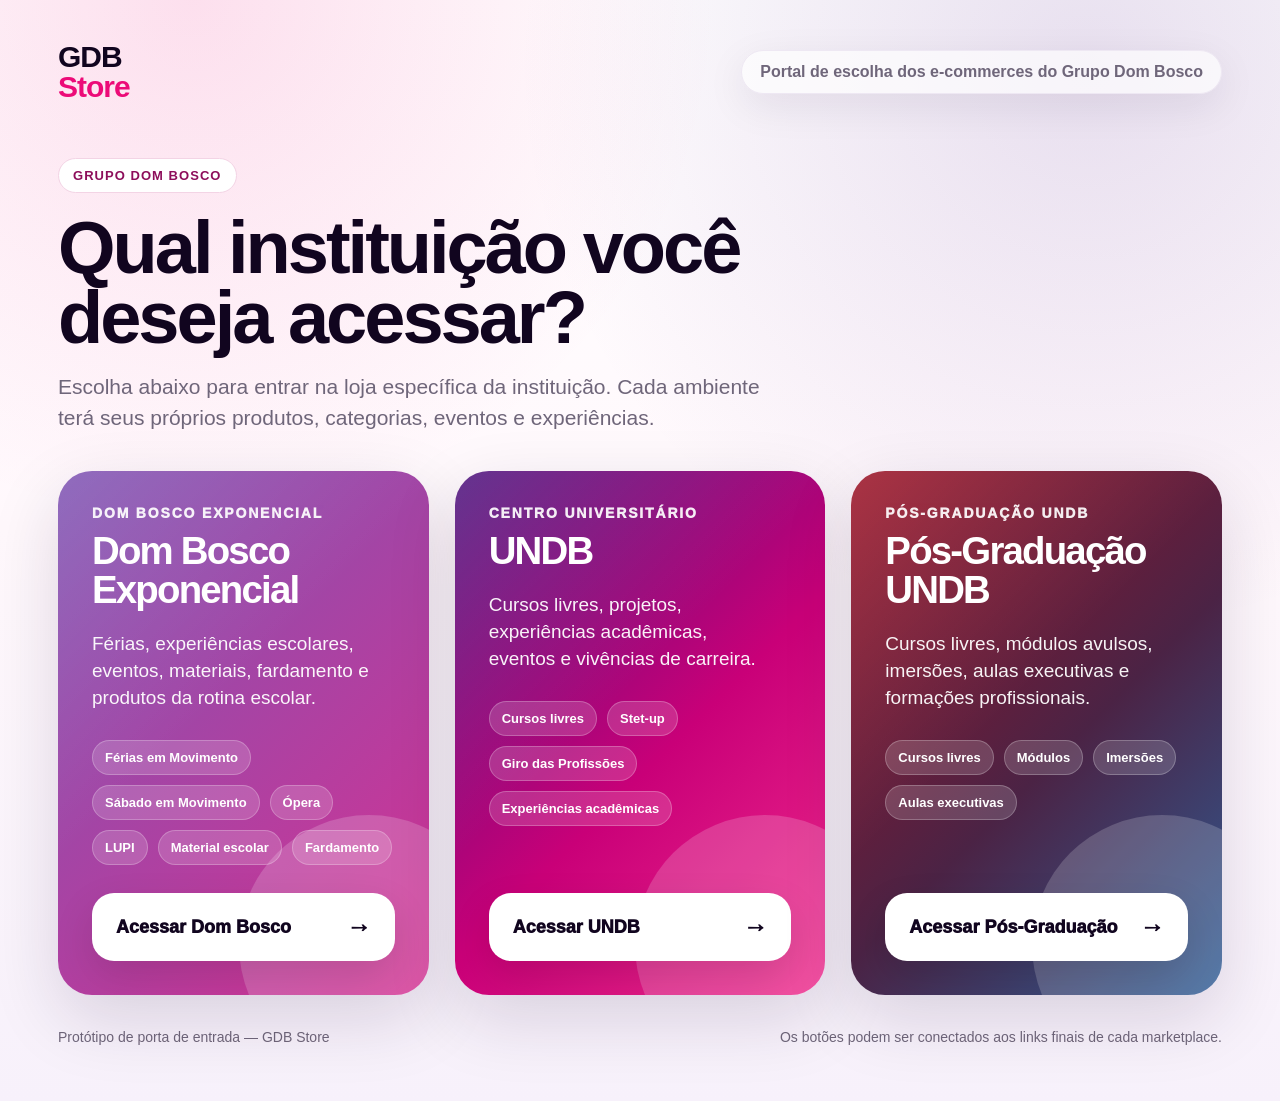
==== commit f9f718eb: "Add files via upload" ====
--- a/index.html
+++ b/index.html
@@ -1,95 +1,262 @@
-<!doctype html>
+<!DOCTYPE html>
 <html lang="pt-BR">
 <head>
-  <meta charset="utf-8" />
-  <meta name="viewport" content="width=device-width, initial-scale=1" />
-  <title>GDB Store — Portal de Marketplaces</title>
+  <meta charset="UTF-8" />
+  <meta name="viewport" content="width=device-width, initial-scale=1.0" />
+  <title>GDB Store | Escolha sua instituição</title>
   <style>
     :root{
-      --ink:#14081f;--muted:#6d6475;--line:#eee5f3;--bg:#fff9fd;--card:#ffffff;
-      --pink:#e00070;--magenta:#c51b8d;--purple:#54248a;--yellow:#ffe52f;--red:#ad161d;--wine:#6f1224;--blue:#173a75;
-      --shadow:0 24px 70px rgba(44,16,58,.14);--radius:28px;
-    }
-    *{box-sizing:border-box} html{scroll-behavior:smooth} body{margin:0;font-family:Inter,Arial,Helvetica,sans-serif;color:var(--ink);background:linear-gradient(180deg,#fff7fc 0%,#fff 35%,#fff9fd 100%)}
-    a{color:inherit;text-decoration:none} button,input{font:inherit} .wrap{max-width:1220px;margin:auto;padding:0 22px}.hidden{display:none!important}
-    .topbar{position:sticky;top:0;z-index:50;background:rgba(255,250,254,.88);backdrop-filter:blur(18px);border-bottom:1px solid var(--line)}
-    .nav{height:88px;display:flex;align-items:center;gap:22px}.brand{font-weight:950;font-size:25px;line-height:.88}.brand span{display:block;color:var(--pink)}
-    .search{flex:1;min-width:220px;display:flex;align-items:center;gap:10px;background:white;border:1px solid #eadcf0;border-radius:22px;padding:15px 18px;box-shadow:0 10px 30px rgba(84,36,138,.06)}
-    .search input{border:0;outline:0;width:100%;font-size:16px;background:transparent;color:var(--ink)}
-    .links{display:flex;gap:18px;font-weight:850}.links a{padding:10px 0}.actions{display:flex;gap:10px}.pillbtn{border:0;background:white;border-radius:16px;padding:14px 18px;font-weight:900;box-shadow:0 12px 32px rgba(84,36,138,.08);cursor:pointer}.badge{display:inline-grid;place-items:center;min-width:22px;height:22px;border-radius:99px;background:var(--pink);color:white;font-size:12px;margin-left:5px}
-    .hero{padding:56px 0 34px}.kicker{letter-spacing:.18em;text-transform:uppercase;color:var(--pink);font-weight:950;font-size:13px}.heroGrid{display:grid;grid-template-columns:1.05fr .95fr;gap:28px;align-items:stretch}.heroCard{border-radius:36px;padding:46px;background:linear-gradient(135deg,#1a0827 0%,#7923a0 48%,#e00070 100%);color:white;position:relative;overflow:hidden;box-shadow:var(--shadow)}
-    .heroCard:after{content:"";position:absolute;right:-90px;top:-90px;width:340px;height:340px;border-radius:50%;background:rgba(255,255,255,.13)}.hero h1{font-size:54px;line-height:.96;margin:16px 0 18px;letter-spacing:-2px}.hero p{font-size:20px;line-height:1.45;max-width:680px;margin:0 0 26px;color:#fff0fb}.cta{display:inline-flex;align-items:center;gap:10px;border:0;border-radius:18px;padding:16px 22px;font-weight:950;cursor:pointer;background:white;color:#1a0827}.cta.alt{background:var(--yellow);color:#3e174d}.sideInfo{display:grid;gap:18px}.mini{background:white;border:1px solid var(--line);border-radius:30px;padding:28px;box-shadow:0 18px 55px rgba(84,36,138,.08)}.mini h3{margin:0 0 10px;font-size:24px}.mini p{margin:0;color:var(--muted);line-height:1.5}.section{padding:38px 0}.titleRow{display:flex;justify-content:space-between;align-items:end;gap:20px;margin-bottom:20px}.titleRow h2{font-size:38px;letter-spacing:-1.2px;margin:0}.titleRow p{margin:8px 0 0;color:var(--muted);font-size:17px}
-    .gateway{display:grid;grid-template-columns:repeat(3,1fr);gap:22px}.gate{min-height:330px;border-radius:34px;padding:32px;color:white;position:relative;overflow:hidden;box-shadow:var(--shadow);display:flex;flex-direction:column;justify-content:space-between}.gate:after{content:"";position:absolute;right:-55px;bottom:-75px;width:245px;height:245px;border-radius:50%;background:rgba(255,255,255,.17)}.gate h3{font-size:34px;line-height:1;margin:0 0 12px}.gate p{font-size:17px;line-height:1.45;color:rgba(255,255,255,.9)}.gate .tag{font-weight:950;letter-spacing:.13em;text-transform:uppercase;font-size:12px}.gate.db{background:linear-gradient(135deg,#704ba3,#d62b8e)}.gate.undb{background:linear-gradient(135deg,#3a1176,#f0007b)}.gate.pos{background:linear-gradient(135deg,#7e1523,#183b76)}
-    .market{padding:26px 0 60px}.marketHero{border-radius:36px;padding:38px;color:white;overflow:hidden;position:relative;box-shadow:var(--shadow);display:grid;grid-template-columns:1fr 360px;gap:24px;align-items:center}.marketHero h1{font-size:46px;line-height:1;margin:10px 0 12px}.marketHero p{font-size:18px;line-height:1.45;color:rgba(255,255,255,.92);margin:0 0 22px}.mhArt{height:250px;border-radius:28px;background:rgba(255,255,255,.18);display:grid;place-items:center;text-align:center;font-weight:950;font-size:38px}.dbTheme{background:linear-gradient(135deg,#5c3a8e,#d52b91)}.undbTheme{background:linear-gradient(135deg,#3d137a,#e6007e)}.posTheme{background:linear-gradient(135deg,#b01825,#183b76)}
-    .tabs,.chips{display:flex;gap:10px;flex-wrap:wrap;margin:24px 0}.chip,.tab{border:1px solid #eadcf0;background:white;border-radius:999px;padding:12px 17px;font-weight:900;cursor:pointer}.tab.active,.chip.active{background:var(--ink);color:white;border-color:var(--ink)}
-    .carousel{display:grid;grid-template-columns:1.4fr .8fr;gap:18px;margin:22px 0}.slide{min-height:290px;border-radius:30px;padding:34px;color:white;display:flex;flex-direction:column;justify-content:end;background-size:cover;background-position:center;position:relative;overflow:hidden}.slide:before{content:"";position:absolute;inset:0;background:linear-gradient(180deg,rgba(20,8,31,.05),rgba(20,8,31,.72))}.slide>*{position:relative}.slide h2{font-size:38px;margin:0 0 8px}.slide p{max-width:580px;margin:0 0 18px}.slideSmall{display:grid;gap:18px}.smallCard{border-radius:26px;padding:24px;background:white;border:1px solid var(--line)}.smallCard b{font-size:20px}.smallCard p{color:var(--muted);margin:8px 0 0;line-height:1.4}
-    .grid{display:grid;grid-template-columns:repeat(4,1fr);gap:18px}.product{background:white;border:1px solid var(--line);border-radius:26px;overflow:hidden;box-shadow:0 16px 44px rgba(44,16,58,.08)}.photo{height:170px;background:linear-gradient(135deg,#f0007b,#54248a);display:grid;place-items:center;color:white;font-weight:950;text-align:center;padding:18px;font-size:22px}.photo.dbp{background:linear-gradient(135deg,#7e54b5,#df2b91)}.photo.undbp{background:linear-gradient(135deg,#3b1276,#f0007b)}.photo.posp{background:linear-gradient(135deg,#b01624,#173a75)}.productBody{padding:18px}.label{font-size:11px;text-transform:uppercase;letter-spacing:.12em;color:var(--pink);font-weight:950}.product h3{font-size:21px;margin:8px 0}.meta{color:var(--muted);font-size:14px;line-height:1.55}.price{font-size:22px;font-weight:950;margin:14px 0}.row{display:flex;gap:8px;align-items:center}.outline{border:1px solid #eadcf0;background:white;border-radius:14px;padding:11px 13px;font-weight:900;cursor:pointer}.buy{border:0;background:var(--pink);color:white;border-radius:14px;padding:12px 14px;font-weight:950;cursor:pointer;flex:1}.events{display:grid;grid-template-columns:repeat(3,1fr);gap:18px}.event{background:white;border:1px solid var(--line);border-radius:26px;padding:22px}.date{display:inline-block;background:#fff0f7;color:var(--pink);border-radius:13px;padding:8px 12px;font-weight:950;margin-bottom:12px}.gallery{display:grid;grid-template-columns:repeat(4,1fr);gap:14px}.memory{height:190px;border-radius:24px;background:linear-gradient(135deg,#efe0f5,#ffd4e8);display:flex;align-items:end;padding:18px;font-weight:950;color:#fff;position:relative;overflow:hidden}.memory:before{content:"";position:absolute;inset:0;background:linear-gradient(180deg,rgba(20,8,31,.05),rgba(20,8,31,.68))}.memory span{position:relative}.footer{padding:40px 0;border-top:1px solid var(--line);color:var(--muted)}
-    .modal{position:fixed;inset:0;background:rgba(20,8,31,.55);display:none;align-items:center;justify-content:center;z-index:80;padding:20px}.modal.open{display:flex}.box{width:min(560px,100%);background:white;border-radius:30px;padding:28px;box-shadow:var(--shadow)}.box h2{margin:0 0 12px}.box p{color:var(--muted);line-height:1.5}.close{float:right;border:0;background:#f4edf7;border-radius:12px;padding:8px 12px;cursor:pointer;font-weight:900}.cartItem{display:flex;justify-content:space-between;border-bottom:1px solid var(--line);padding:12px 0}
-    @media(max-width:940px){.nav{height:auto;flex-wrap:wrap;padding:16px 0}.links{order:3;width:100%;overflow:auto}.heroGrid,.marketHero,.carousel{grid-template-columns:1fr}.gateway,.grid,.events,.gallery{grid-template-columns:1fr 1fr}.hero h1{font-size:40px}.mhArt{height:160px}.actions{margin-left:auto}}@media(max-width:620px){.gateway,.grid,.events,.gallery{grid-template-columns:1fr}.search{order:2;width:100%;flex:unset}.heroCard{padding:30px}.hero h1,.marketHero h1{font-size:34px}.titleRow h2{font-size:30px}.links{font-size:14px}.pillbtn{padding:12px}}
+      --ink:#11051f;
+      --muted:#6f667a;
+      --pink:#ec0b78;
+      --magenta:#c90078;
+      --purple:#5b238f;
+      --db-purple:#7d54b3;
+      --db-pink:#d63193;
+      --post-red:#9d1225;
+      --post-blue:#2f5d96;
+      --card:#ffffff;
+      --line:#eee8f3;
+      --shadow:0 24px 70px rgba(28,10,52,.14);
+      --radius:34px;
+    }
+    *{box-sizing:border-box;margin:0;padding:0}
+    body{
+      min-height:100vh;
+      font-family:Inter, Arial, Helvetica, sans-serif;
+      color:var(--ink);
+      background:
+        radial-gradient(circle at 15% 0%, rgba(236,11,120,.13), transparent 34%),
+        radial-gradient(circle at 85% 6%, rgba(91,35,143,.14), transparent 38%),
+        linear-gradient(180deg,#fff 0%,#fff8fc 48%,#f7f1fb 100%);
+    }
+    .wrap{max-width:1220px;margin:0 auto;padding:42px 28px 56px}
+    header{
+      display:flex;
+      align-items:center;
+      justify-content:space-between;
+      gap:20px;
+      margin-bottom:56px;
+    }
+    .brand{
+      font-size:30px;
+      line-height:1;
+      font-weight:900;
+      letter-spacing:-1px;
+    }
+    .brand span{display:block;color:var(--pink)}
+    .badge{
+      padding:12px 18px;
+      border:1px solid var(--line);
+      border-radius:999px;
+      background:rgba(255,255,255,.68);
+      color:var(--muted);
+      font-weight:750;
+      box-shadow:0 12px 40px rgba(28,10,52,.08);
+    }
+    .hero{margin-bottom:28px}
+    .eyebrow{
+      display:inline-flex;
+      align-items:center;
+      gap:8px;
+      padding:9px 14px;
+      border-radius:999px;
+      color:#8d0e5b;
+      background:#fff;
+      border:1px solid #f3d4e5;
+      font-size:13px;
+      font-weight:900;
+      text-transform:uppercase;
+      letter-spacing:.08em;
+      margin-bottom:20px;
+    }
+    h1{
+      max-width:850px;
+      font-size:clamp(38px,6vw,74px);
+      line-height:.94;
+      letter-spacing:-3px;
+      margin-bottom:20px;
+    }
+    .sub{
+      max-width:720px;
+      font-size:21px;
+      line-height:1.45;
+      color:var(--muted);
+      margin-bottom:38px;
+    }
+    .grid{
+      display:grid;
+      grid-template-columns:repeat(3,1fr);
+      gap:26px;
+    }
+    .card{
+      position:relative;
+      overflow:hidden;
+      min-height:420px;
+      padding:34px;
+      border-radius:var(--radius);
+      color:#fff;
+      box-shadow:var(--shadow);
+      isolation:isolate;
+      display:flex;
+      flex-direction:column;
+      justify-content:space-between;
+      transition:transform .25s ease, box-shadow .25s ease;
+    }
+    .card:hover{transform:translateY(-6px);box-shadow:0 32px 90px rgba(28,10,52,.22)}
+    .card:before{
+      content:"";
+      position:absolute;
+      width:260px;height:260px;
+      right:-70px;bottom:-80px;
+      border-radius:50%;
+      background:rgba(255,255,255,.18);
+      z-index:-1;
+    }
+    .card:after{
+      content:"";
+      position:absolute;
+      inset:0;
+      background:linear-gradient(135deg,rgba(255,255,255,.14),transparent 44%);
+      z-index:-2;
+    }
+    .dom{background:linear-gradient(135deg,var(--db-purple),var(--db-pink))}
+    .undb{background:linear-gradient(135deg,#4a137d 0%,var(--magenta) 55%,#f02b8d 100%)}
+    .pos{background:linear-gradient(135deg,var(--post-red),#4b2345 55%,var(--post-blue))}
+    .label{
+      font-size:14px;
+      text-transform:uppercase;
+      letter-spacing:.13em;
+      font-weight:950;
+      opacity:.92;
+      margin-bottom:10px;
+    }
+    h2{
+      font-size:clamp(30px,3vw,45px);
+      line-height:1.02;
+      letter-spacing:-1.8px;
+      margin-bottom:22px;
+    }
+    .desc{
+      font-size:19px;
+      line-height:1.42;
+      opacity:.95;
+      max-width:92%;
+    }
+    .chips{
+      display:flex;
+      flex-wrap:wrap;
+      gap:10px;
+      margin:28px 0;
+    }
+    .chip{
+      padding:9px 12px;
+      border-radius:999px;
+      background:rgba(255,255,255,.16);
+      border:1px solid rgba(255,255,255,.24);
+      font-size:13px;
+      font-weight:850;
+    }
+    .btn{
+      display:flex;
+      align-items:center;
+      justify-content:space-between;
+      gap:14px;
+      width:100%;
+      text-decoration:none;
+      color:var(--ink);
+      background:#fff;
+      padding:20px 24px;
+      border-radius:22px;
+      font-weight:950;
+      font-size:18px;
+      box-shadow:0 16px 40px rgba(0,0,0,.12);
+    }
+    .btn span:last-child{font-size:24px;transition:transform .2s ease}
+    .btn:hover span:last-child{transform:translateX(5px)}
+    footer{
+      margin-top:34px;
+      display:flex;
+      justify-content:space-between;
+      gap:18px;
+      color:var(--muted);
+      font-size:14px;
+      flex-wrap:wrap;
+    }
+    @media(max-width:950px){
+      .grid{grid-template-columns:1fr}
+      .card{min-height:360px}
+      header{align-items:flex-start;flex-direction:column;margin-bottom:42px}
+      .badge{font-size:13px}
+    }
   </style>
 </head>
 <body>
-  <header class="topbar"><div class="wrap nav"><a class="brand" href="#home">GDB<span>Store</span></a><label class="search">🔎<input id="search" placeholder="Busque experiências, cursos, eventos e produtos" /></label><nav class="links"><a href="#instituicoes">Instituições</a><a href="#marketplaces">Marketplaces</a><a href="#eventos">Eventos</a><a href="#experiencias">Últimas experiências</a></nav><div class="actions"><button class="pillbtn" onclick="openModal('fav')">♡ Favoritos<span class="badge" id="favCount">0</span></button><button class="pillbtn" onclick="openModal('cart')">🛒 Carrinho<span class="badge" id="cartCount">0</span></button><button class="pillbtn" onclick="openModal('login')">Entrar</button></div></div></header>
-
-  <main id="app"></main>
-  <footer class="footer"><div class="wrap"><b>GDB Store</b> — protótipo de navegação para apresentar a jornada ideal dos marketplaces Dom Bosco, UNDB e Pós-Graduação UNDB.</div></footer>
-
-  <div class="modal" id="modal"><div class="box"><button class="close" onclick="closeModal()">Fechar</button><div id="modalContent"></div></div></div>
-
-<script>
-const state={cart:[],fav:[]};
-const products={
- db:[
-  ['Férias em Movimento','Dom Bosco Exponencial','Diárias, semanas e programação especial de férias.','A partir de R$ 120','Férias'],
-  ['Sábado em Movimento','Dom Bosco Exponencial','Vivência escolar, movimento, brincadeiras e experiências.','R$ 89','Eventos'],
-  ['Ópera Dom Bosco','Dom Bosco Exponencial','Ingresso/participação em apresentação cultural da escola.','Consultar','Eventos'],
-  ['LUPI','Dom Bosco Exponencial','Produto/experiência escolar vinculada ao ecossistema Dom Bosco.','Consultar','Produtos'],
-  ['Material escolar','Dom Bosco Exponencial','Kits e materiais oficiais para rotina escolar.','Consultar','Produtos escolares'],
-  ['Fardamento','Dom Bosco Exponencial','Uniformes e peças oficiais Dom Bosco.','Consultar','Produtos escolares']
- ],
- undb:[
-  ['Giro das Profissões','UNDB','Experiência presencial para conhecer cursos, laboratórios e mercado.','Gratuito','Experiências'],
-  ['Stet-up','UNDB','Projeto/experiência acadêmica para estudantes e comunidade.','Consultar','Projetos'],
-  ['Curso Livre: IA na Prática','UNDB','Curso rápido para desenvolver habilidades aplicadas.','R$ 199','Cursos livres'],
-  ['Oficina de Carreira','UNDB','Vivência prática sobre currículo, mercado e posicionamento.','R$ 49','Cursos livres'],
-  ['Workshop de Saúde','UNDB','Experiência prática em laboratórios e simulações.','R$ 79','Eventos'],
-  ['Projeto de Extensão','UNDB','Inscrição em projeto acadêmico avulso.','Consultar','Projetos']
- ],
- pos:[
-  ['Módulo Avulso de IA Estratégica','Pós-Graduação UNDB','Aula/módulo independente para profissionais.','R$ 249','Módulos'],
-  ['Curso Livre: Liderança','Pós-Graduação UNDB','Formação rápida para gestores e líderes.','R$ 199','Cursos livres'],
-  ['Imersão em Direito','Pós-Graduação UNDB','Experiência prática com professores especialistas.','R$ 299','Imersões'],
-  ['Módulo de Gestão de Pessoas','Pós-Graduação UNDB','Conteúdo executivo para carreira e liderança.','R$ 249','Módulos'],
-  ['Pós Experience','Pós-Graduação UNDB','Evento de relacionamento e experimentação da pós.','Gratuito','Eventos'],
-  ['Curso Livre: Comunicação Executiva','Pós-Graduação UNDB','Prática para apresentações, negociação e influência.','R$ 179','Cursos livres']
- ]
-};
-const marketInfo={
- db:{title:'Marketplace Dom Bosco Exponencial',subtitle:'Produtos escolares, experiências, férias, eventos e itens da rotina das famílias.',theme:'dbTheme',art:'DOM BOSCO',cats:['Todos','Férias','Eventos','Produtos escolares','Serviços'],button:'Comprar Férias em Movimento',photo:'dbp'},
- undb:{title:'Marketplace UNDB',subtitle:'Cursos livres, projetos, experiências acadêmicas e eventos de carreira.',theme:'undbTheme',art:'UNDB',cats:['Todos','Cursos livres','Experiências','Eventos','Projetos'],button:'Inscrever no Giro das Profissões',photo:'undbp'},
- pos:{title:'Marketplace Pós-Graduação UNDB',subtitle:'Cursos livres, módulos avulsos, imersões e formações executivas.',theme:'posTheme',art:'PÓS UNDB',cats:['Todos','Cursos livres','Módulos','Imersões','Eventos'],button:'Ver módulos disponíveis',photo:'posp'}
-};
-function money(p){return p.includes('R$')?p:p}
-function card(p,key){return `<article class="product"><div class="photo ${marketInfo[key].photo}">${p[0]}</div><div class="productBody"><div class="label">${p[1]} • ${p[4]}</div><h3>${p[0]}</h3><div class="meta">${p[2]}</div><div class="price">${money(p[3])}</div><div class="row"><button class="outline" onclick="fav('${p[0]}')">♡</button><button class="outline" onclick="details('${p[0]}','${p[1]}','${p[2]}','${p[3]}')">Detalhes</button><button class="buy" onclick="addCart('${p[0]}')">Comprar</button></div></div></article>`}
-function renderHome(){document.getElementById('app').innerHTML=`
-<section class="hero" id="home"><div class="wrap heroGrid"><div class="heroCard"><div class="kicker">Portal oficial de marketplaces</div><h1>Escolha qual loja do Grupo Dom Bosco você quer acessar.</h1><p>A GDB Store é a porta de entrada para os marketplaces da UNDB, Dom Bosco Exponencial e Pós-Graduação UNDB.</p><a class="cta alt" href="#instituicoes">Escolher marketplace →</a></div><div class="sideInfo"><div class="mini"><h3>Uma entrada. Três lojas.</h3><p>Cada instituição tem sua própria identidade, categorias, produtos, eventos e jornada de compra.</p></div><div class="mini"><h3>Feito para testar a frente visual.</h3><p>Favoritos, carrinho, login, produto, detalhes e navegação estão clicáveis para demonstração.</p></div></div></div></section>
-<section class="section" id="instituicoes"><div class="wrap"><div class="titleRow"><div><h2>Qual marketplace você deseja acessar?</h2><p>Selecione a instituição para entrar no e-commerce específico dela.</p></div></div><div class="gateway">
-<a class="gate db" href="#loja-dom-bosco"><div><div class="tag">Dom Bosco Exponencial</div><h3>Marketplace Dom Bosco</h3><p>Férias, experiências escolares, eventos, materiais, fardamento e produtos da rotina escolar.</p></div><button class="cta">Entrar na loja →</button></a>
-<a class="gate undb" href="#loja-undb"><div><div class="tag">Centro Universitário</div><h3>Marketplace UNDB</h3><p>Cursos livres, projetos, experiências acadêmicas, eventos e vivências de carreira.</p></div><button class="cta">Entrar na loja →</button></a>
-<a class="gate pos" href="#loja-pos"><div><div class="tag">Pós-Graduação UNDB</div><h3>Marketplace Pós</h3><p>Cursos livres, módulos avulsos, imersões, aulas executivas e formações profissionais.</p></div><button class="cta">Entrar na loja →</button></a>
-</div></div></section>
-<section class="section" id="marketplaces"><div class="wrap"><div class="titleRow"><div><h2>Prévia dos marketplaces</h2><p>Cada card abaixo leva para uma loja separada por instituição.</p></div></div><div class="grid">${card(products.db[0],'db')}${card(products.undb[0],'undb')}${card(products.pos[0],'pos')}${card(products.db[4],'db')}</div></div></section>
-<section class="section" id="eventos"><div class="wrap"><div class="titleRow"><div><h2>Próximos eventos</h2><p>Calendário visual para eventos, experiências e produtos com data.</p></div></div><div class="events"><div class="event"><span class="date">Julho</span><h3>Férias em Movimento</h3><p>Dom Bosco Exponencial</p></div><div class="event"><span class="date">Agosto</span><h3>Giro das Profissões</h3><p>UNDB</p></div><div class="event"><span class="date">Setembro</span><h3>Pós Experience</h3><p>Pós-Graduação UNDB</p></div></div></div></section>
-<section class="section" id="experiencias"><div class="wrap"><div class="titleRow"><div><h2>Últimas experiências</h2><p>Sim, vale muito usar fotos dos últimos eventos. Isso funciona como prova social e ajuda na conversão.</p></div></div><div class="gallery"><div class="memory"><span>Férias em Movimento 2025</span></div><div class="memory"><span>Giro das Profissões UNDB</span></div><div class="memory"><span>Sleep Over Dom Bosco</span></div><div class="memory"><span>Pós Experience</span></div></div></div></section>`}
-function renderMarket(key){const m=marketInfo[key];document.getElementById('app').innerHTML=`<section class="market"><div class="wrap"><a class="outline" href="#home">← Voltar para GDB Store</a><div class="marketHero ${m.theme}" style="margin-top:18px"><div><div class="kicker" style="color:white">${m.art}</div><h1>${m.title}</h1><p>${m.subtitle}</p><button class="cta" onclick="addCart('${products[key][0][0]}')">${m.button}</button></div><div class="mhArt">${m.art}</div></div><div class="chips">${m.cats.map((c,i)=>`<button class="chip ${i==0?'active':''}" onclick="filterCat('${key}','${c}',this)">${c}</button>`).join('')}</div><div class="carousel"><div class="slide ${m.theme}"><h2>${products[key][0][0]}</h2><p>${products[key][0][2]}</p><button class="cta" onclick="details('${products[key][0][0]}','${products[key][0][1]}','${products[key][0][2]}','${products[key][0][3]}')">Ver detalhes →</button></div><div class="slideSmall"><div class="smallCard"><b>Mais procurados</b><p>Produtos com maior intenção de compra e inscrição.</p></div><div class="smallCard"><b>Fotos reais dos eventos</b><p>Substituir os blocos por fotos oficiais quando forem aprovadas.</p></div></div></div><div class="titleRow"><div><h2>Produtos da loja</h2><p>Cards com uma foto por produto, preço, favorito, detalhes e compra.</p></div></div><div class="grid" id="plist">${products[key].map(p=>card(p,key)).join('')}</div></div></section>`}
-function filterCat(key,cat,el){document.querySelectorAll('.chip').forEach(c=>c.classList.remove('active'));el.classList.add('active');const arr=cat==='Todos'?products[key]:products[key].filter(p=>p[4]===cat);document.getElementById('plist').innerHTML=arr.map(p=>card(p,key)).join('')||'<p>Nenhum produto nessa categoria ainda.</p>'}
-function route(){const h=location.hash;if(h==='#loja-dom-bosco')renderMarket('db');else if(h==='#loja-undb')renderMarket('undb');else if(h==='#loja-pos')renderMarket('pos');else renderHome()}
-function addCart(name){state.cart.push(name);document.getElementById('cartCount').textContent=state.cart.length;openModal('cart')}
-function fav(name){if(!state.fav.includes(name))state.fav.push(name);document.getElementById('favCount').textContent=state.fav.length;openModal('fav')}
-function details(n,i,d,p){openModal('details',`<h2>${n}</h2><p><b>${i}</b></p><p>${d}</p><p><b>Valor:</b> ${p}</p><button class="buy" onclick="addCart('${n}')">Adicionar ao carrinho</button>`)}
-function openModal(type,html){const m=document.getElementById('modal'),c=document.getElementById('modalContent');if(html)c.innerHTML=html;else if(type==='cart')c.innerHTML=`<h2>Carrinho</h2>${state.cart.length?state.cart.map(x=>`<div class="cartItem"><span>${x}</span><b>1 un.</b></div>`).join('')+'<p><button class="buy">Ir para checkout visual</button></p>':'<p>Seu carrinho ainda está vazio.</p>'}`;else if(type==='fav')c.innerHTML=`<h2>Favoritos</h2>${state.fav.length?state.fav.map(x=>`<div class="cartItem"><span>${x}</span><button class="outline" onclick="addCart('${x}')">Comprar</button></div>`).join(''):'<p>Nenhum favorito ainda.</p>'}`;else c.innerHTML=`<h2>Entrar</h2><p>Área visual de login para simular acesso do cliente.</p><input style="width:100%;padding:14px;border:1px solid #eadcf0;border-radius:14px;margin:8px 0" placeholder="E-mail"><input style="width:100%;padding:14px;border:1px solid #eadcf0;border-radius:14px;margin:8px 0" placeholder="Senha"><button class="buy">Entrar</button>`;m.classList.add('open')}
-function closeModal(){document.getElementById('modal').classList.remove('open')}
-window.addEventListener('hashchange',route);route();
-</script>
+  <main class="wrap">
+    <header>
+      <div class="brand">GDB<span>Store</span></div>
+      <div class="badge">Portal de escolha dos e-commerces do Grupo Dom Bosco</div>
+    </header>
+
+    <section class="hero">
+      <div class="eyebrow">Grupo Dom Bosco</div>
+      <h1>Qual instituição você deseja acessar?</h1>
+      <p class="sub">Escolha abaixo para entrar na loja específica da instituição. Cada ambiente terá seus próprios produtos, categorias, eventos e experiências.</p>
+    </section>
+
+    <section class="grid" aria-label="Escolha de instituição">
+      <article class="card dom">
+        <div>
+          <p class="label">Dom Bosco Exponencial</p>
+          <h2>Dom Bosco Exponencial</h2>
+          <p class="desc">Férias, experiências escolares, eventos, materiais, fardamento e produtos da rotina escolar.</p>
+          <div class="chips">
+            <span class="chip">Férias em Movimento</span>
+            <span class="chip">Sábado em Movimento</span>
+            <span class="chip">Ópera</span>
+            <span class="chip">LUPI</span>
+            <span class="chip">Material escolar</span>
+            <span class="chip">Fardamento</span>
+          </div>
+        </div>
+        <a class="btn" href="#" onclick="alert('Link do marketplace Dom Bosco Exponencial a definir.'); return false;"><span>Acessar Dom Bosco</span><span>→</span></a>
+      </article>
+
+      <article class="card undb">
+        <div>
+          <p class="label">Centro Universitário</p>
+          <h2>UNDB</h2>
+          <p class="desc">Cursos livres, projetos, experiências acadêmicas, eventos e vivências de carreira.</p>
+          <div class="chips">
+            <span class="chip">Cursos livres</span>
+            <span class="chip">Stet-up</span>
+            <span class="chip">Giro das Profissões</span>
+            <span class="chip">Experiências acadêmicas</span>
+          </div>
+        </div>
+        <a class="btn" href="https://rafaellagama59-ship-it.github.io/gdb-marketplace-pr-totipo-/#instituicoes"><span>Acessar UNDB</span><span>→</span></a>
+      </article>
+
+      <article class="card pos">
+        <div>
+          <p class="label">Pós-Graduação UNDB</p>
+          <h2>Pós-Graduação UNDB</h2>
+          <p class="desc">Cursos livres, módulos avulsos, imersões, aulas executivas e formações profissionais.</p>
+          <div class="chips">
+            <span class="chip">Cursos livres</span>
+            <span class="chip">Módulos</span>
+            <span class="chip">Imersões</span>
+            <span class="chip">Aulas executivas</span>
+          </div>
+        </div>
+        <a class="btn" href="#" onclick="alert('Link do marketplace Pós-Graduação UNDB a definir.'); return false;"><span>Acessar Pós-Graduação</span><span>→</span></a>
+      </article>
+    </section>
+
+    <footer>
+      <span>Protótipo de porta de entrada — GDB Store</span>
+      <span>Os botões podem ser conectados aos links finais de cada marketplace.</span>
+    </footer>
+  </main>
 </body>
 </html>
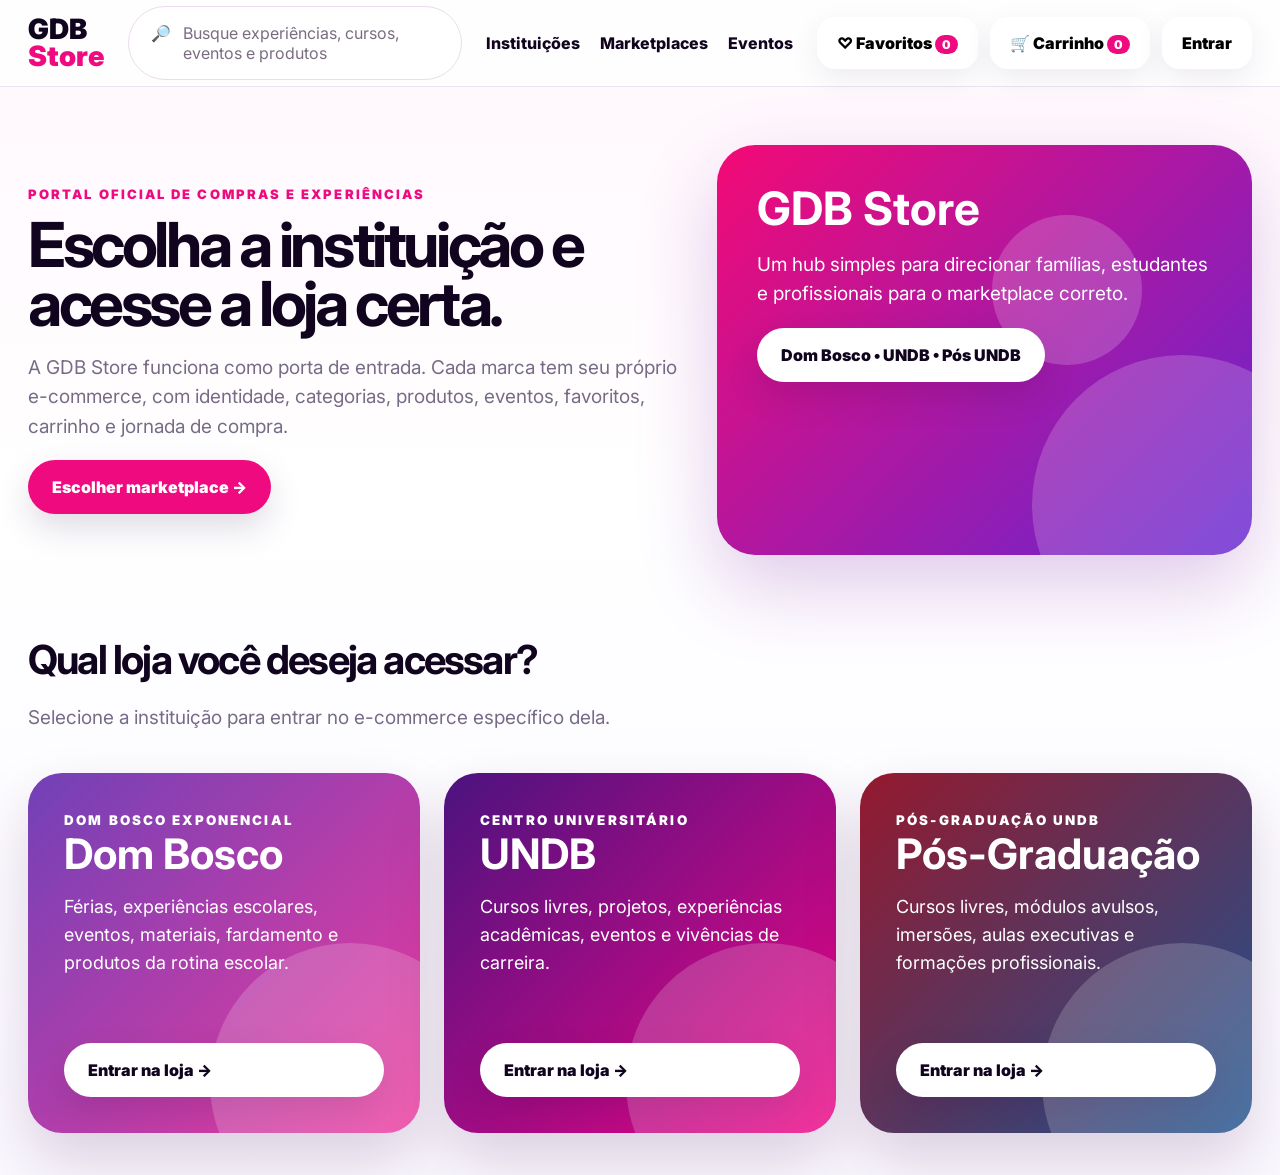
==== commit 293b2c69: "Add files via upload" ====
--- a/index.html
+++ b/index.html
@@ -1,262 +1,42 @@
-<!DOCTYPE html>
+<!doctype html>
 <html lang="pt-BR">
 <head>
-  <meta charset="UTF-8" />
-  <meta name="viewport" content="width=device-width, initial-scale=1.0" />
-  <title>GDB Store | Escolha sua instituição</title>
-  <style>
-    :root{
-      --ink:#11051f;
-      --muted:#6f667a;
-      --pink:#ec0b78;
-      --magenta:#c90078;
-      --purple:#5b238f;
-      --db-purple:#7d54b3;
-      --db-pink:#d63193;
-      --post-red:#9d1225;
-      --post-blue:#2f5d96;
-      --card:#ffffff;
-      --line:#eee8f3;
-      --shadow:0 24px 70px rgba(28,10,52,.14);
-      --radius:34px;
-    }
-    *{box-sizing:border-box;margin:0;padding:0}
-    body{
-      min-height:100vh;
-      font-family:Inter, Arial, Helvetica, sans-serif;
-      color:var(--ink);
-      background:
-        radial-gradient(circle at 15% 0%, rgba(236,11,120,.13), transparent 34%),
-        radial-gradient(circle at 85% 6%, rgba(91,35,143,.14), transparent 38%),
-        linear-gradient(180deg,#fff 0%,#fff8fc 48%,#f7f1fb 100%);
-    }
-    .wrap{max-width:1220px;margin:0 auto;padding:42px 28px 56px}
-    header{
-      display:flex;
-      align-items:center;
-      justify-content:space-between;
-      gap:20px;
-      margin-bottom:56px;
-    }
-    .brand{
-      font-size:30px;
-      line-height:1;
-      font-weight:900;
-      letter-spacing:-1px;
-    }
-    .brand span{display:block;color:var(--pink)}
-    .badge{
-      padding:12px 18px;
-      border:1px solid var(--line);
-      border-radius:999px;
-      background:rgba(255,255,255,.68);
-      color:var(--muted);
-      font-weight:750;
-      box-shadow:0 12px 40px rgba(28,10,52,.08);
-    }
-    .hero{margin-bottom:28px}
-    .eyebrow{
-      display:inline-flex;
-      align-items:center;
-      gap:8px;
-      padding:9px 14px;
-      border-radius:999px;
-      color:#8d0e5b;
-      background:#fff;
-      border:1px solid #f3d4e5;
-      font-size:13px;
-      font-weight:900;
-      text-transform:uppercase;
-      letter-spacing:.08em;
-      margin-bottom:20px;
-    }
-    h1{
-      max-width:850px;
-      font-size:clamp(38px,6vw,74px);
-      line-height:.94;
-      letter-spacing:-3px;
-      margin-bottom:20px;
-    }
-    .sub{
-      max-width:720px;
-      font-size:21px;
-      line-height:1.45;
-      color:var(--muted);
-      margin-bottom:38px;
-    }
-    .grid{
-      display:grid;
-      grid-template-columns:repeat(3,1fr);
-      gap:26px;
-    }
-    .card{
-      position:relative;
-      overflow:hidden;
-      min-height:420px;
-      padding:34px;
-      border-radius:var(--radius);
-      color:#fff;
-      box-shadow:var(--shadow);
-      isolation:isolate;
-      display:flex;
-      flex-direction:column;
-      justify-content:space-between;
-      transition:transform .25s ease, box-shadow .25s ease;
-    }
-    .card:hover{transform:translateY(-6px);box-shadow:0 32px 90px rgba(28,10,52,.22)}
-    .card:before{
-      content:"";
-      position:absolute;
-      width:260px;height:260px;
-      right:-70px;bottom:-80px;
-      border-radius:50%;
-      background:rgba(255,255,255,.18);
-      z-index:-1;
-    }
-    .card:after{
-      content:"";
-      position:absolute;
-      inset:0;
-      background:linear-gradient(135deg,rgba(255,255,255,.14),transparent 44%);
-      z-index:-2;
-    }
-    .dom{background:linear-gradient(135deg,var(--db-purple),var(--db-pink))}
-    .undb{background:linear-gradient(135deg,#4a137d 0%,var(--magenta) 55%,#f02b8d 100%)}
-    .pos{background:linear-gradient(135deg,var(--post-red),#4b2345 55%,var(--post-blue))}
-    .label{
-      font-size:14px;
-      text-transform:uppercase;
-      letter-spacing:.13em;
-      font-weight:950;
-      opacity:.92;
-      margin-bottom:10px;
-    }
-    h2{
-      font-size:clamp(30px,3vw,45px);
-      line-height:1.02;
-      letter-spacing:-1.8px;
-      margin-bottom:22px;
-    }
-    .desc{
-      font-size:19px;
-      line-height:1.42;
-      opacity:.95;
-      max-width:92%;
-    }
-    .chips{
-      display:flex;
-      flex-wrap:wrap;
-      gap:10px;
-      margin:28px 0;
-    }
-    .chip{
-      padding:9px 12px;
-      border-radius:999px;
-      background:rgba(255,255,255,.16);
-      border:1px solid rgba(255,255,255,.24);
-      font-size:13px;
-      font-weight:850;
-    }
-    .btn{
-      display:flex;
-      align-items:center;
-      justify-content:space-between;
-      gap:14px;
-      width:100%;
-      text-decoration:none;
-      color:var(--ink);
-      background:#fff;
-      padding:20px 24px;
-      border-radius:22px;
-      font-weight:950;
-      font-size:18px;
-      box-shadow:0 16px 40px rgba(0,0,0,.12);
-    }
-    .btn span:last-child{font-size:24px;transition:transform .2s ease}
-    .btn:hover span:last-child{transform:translateX(5px)}
-    footer{
-      margin-top:34px;
-      display:flex;
-      justify-content:space-between;
-      gap:18px;
-      color:var(--muted);
-      font-size:14px;
-      flex-wrap:wrap;
-    }
-    @media(max-width:950px){
-      .grid{grid-template-columns:1fr}
-      .card{min-height:360px}
-      header{align-items:flex-start;flex-direction:column;margin-bottom:42px}
-      .badge{font-size:13px}
-    }
-  </style>
+<meta charset="utf-8" />
+<meta name="viewport" content="width=device-width, initial-scale=1" />
+<title>GDB Store — Portal de Marketplaces</title>
+<link rel="preconnect" href="https://fonts.googleapis.com">
+<link rel="preconnect" href="https://fonts.gstatic.com" crossorigin>
+<link href="https://fonts.googleapis.com/css2?family=Inter:wght@500;600;700;800;900&display=swap" rel="stylesheet">
+<style>
+:root{--ink:#11041f;--muted:#776b86;--line:#eee5f3;--pink:#ef0b7f;--purple:#5e23cf;--db:#7c4cc2;--post:#981b2f;--blue:#20528f;--bg:#fff8fd;--card:#fff}
+*{box-sizing:border-box}body{margin:0;font-family:Inter,system-ui,sans-serif;color:var(--ink);background:linear-gradient(180deg,#fff7fd 0,#fff 42%,#fbf8ff 100%)}button,a{font:inherit}a{text-decoration:none;color:inherit}.wrap{max-width:1280px;margin:auto;padding:0 28px}.hidden{display:none!important}
+.top{position:sticky;top:0;background:rgba(255,255,255,.86);backdrop-filter:blur(18px);z-index:10;border-bottom:1px solid var(--line)}.nav{height:86px;display:flex;gap:24px;align-items:center}.brand{font-size:28px;font-weight:900;line-height:.95}.brand span{display:block;color:var(--pink)}.search{flex:1;max-width:520px;border:1px solid #eadcec;border-radius:999px;padding:16px 22px;background:#fff;display:flex;gap:12px;color:#7a6d82}.links{display:flex;gap:20px;font-weight:800}.actions{margin-left:auto;display:flex;gap:12px}.pill{border:0;border-radius:18px;background:#fff;padding:16px 20px;font-weight:900;box-shadow:0 10px 30px rgba(27,4,45,.08);cursor:pointer}.count{background:var(--pink);color:#fff;border-radius:999px;font-size:12px;padding:2px 7px}.hero{padding:58px 0 38px}.hero-grid{display:grid;grid-template-columns:1.1fr .9fr;gap:34px;align-items:center}.eyebrow{font-size:13px;letter-spacing:.16em;text-transform:uppercase;font-weight:900;color:var(--pink)}h1{font-size:62px;line-height:.95;margin:14px 0 18px;letter-spacing:-.055em}p{font-size:19px;line-height:1.55;color:var(--muted)}.hero-card{border-radius:38px;background:linear-gradient(135deg,#f30a75,#6426d1);min-height:410px;padding:40px;color:#fff;position:relative;overflow:hidden;box-shadow:0 30px 80px rgba(126,30,162,.24)}.hero-card:before,.hero-card:after{content:"";position:absolute;border-radius:50%;background:rgba(255,255,255,.18)}.hero-card:before{width:300px;height:300px;right:-80px;bottom:-100px}.hero-card:after{width:150px;height:150px;right:110px;top:70px}.hero-card h2{font-size:46px;line-height:1;margin:0 0 18px;position:relative}.hero-card p{color:#fff;max-width:520px;position:relative}.btn{border:0;border-radius:999px;padding:17px 24px;font-weight:900;cursor:pointer;background:#fff;color:var(--ink);box-shadow:0 14px 34px rgba(35,0,58,.14)}.btn.primary{background:var(--pink);color:#fff}.btn.dark{background:var(--ink);color:#fff}.section{padding:42px 0}.title-row{display:flex;justify-content:space-between;align-items:end;margin-bottom:22px}.title-row h2{font-size:40px;margin:0;letter-spacing:-.045em}.market-grid{display:grid;grid-template-columns:repeat(3,1fr);gap:24px}.market-card{min-height:360px;border-radius:34px;padding:36px;color:#fff;display:flex;flex-direction:column;justify-content:space-between;position:relative;overflow:hidden;box-shadow:0 28px 60px rgba(55,5,65,.16)}.market-card:after{content:"";position:absolute;width:280px;height:280px;border-radius:50%;right:-70px;bottom:-90px;background:rgba(255,255,255,.18)}.market-card h3{font-size:42px;line-height:1;margin:4px 0}.market-card small{letter-spacing:.16em;text-transform:uppercase;font-weight:900}.market-card p{color:#fff;font-size:18px}.market-card .btn{width:100%;text-align:left;position:relative}.db{background:linear-gradient(135deg,#7141b7,#ef3b9e)}.undb{background:linear-gradient(135deg,#4b137f,#f00587)}.pos{background:linear-gradient(135deg,#94192e,#1f528e)}
+.store{padding-bottom:70px}.store-head{margin:28px 0;border-radius:34px;padding:34px;background:linear-gradient(135deg,var(--a),var(--b));color:#fff;display:grid;grid-template-columns:1fr auto;gap:22px;align-items:center}.store-head h1{font-size:54px;color:#fff}.store-head p{color:#fff}.tabs,.cats{display:flex;gap:12px;flex-wrap:wrap}.tab,.cat{border:1px solid var(--line);background:#fff;border-radius:999px;padding:13px 18px;font-weight:900;cursor:pointer}.tab.active,.cat.active{background:var(--ink);color:#fff}.banner{height:360px;border-radius:34px;padding:42px;background:linear-gradient(120deg,var(--a),var(--b));color:#fff;display:flex;align-items:center;justify-content:space-between;overflow:hidden;position:relative}.banner:after{content:"";position:absolute;right:-40px;top:-70px;width:430px;height:430px;background:rgba(255,255,255,.17);border-radius:50%}.banner h2{font-size:52px;line-height:1;margin:0}.banner p{color:#fff}.banner-art{font-size:150px;z-index:1}.cards{display:grid;grid-template-columns:repeat(4,1fr);gap:20px}.product{background:#fff;border:1px solid var(--line);border-radius:24px;overflow:hidden;box-shadow:0 18px 50px rgba(34,8,55,.07)}.photo{height:170px;background:linear-gradient(135deg,var(--a),var(--b));display:flex;align-items:center;justify-content:center;color:#fff;font-size:60px;position:relative}.badge{position:absolute;top:14px;left:14px;background:#fff;color:var(--pink);border-radius:999px;padding:7px 11px;font-size:11px;font-weight:900;text-transform:uppercase}.heart{position:absolute;right:14px;top:14px;border:0;background:#fff;border-radius:50%;width:38px;height:38px;cursor:pointer}.product-body{padding:18px}.product h3{font-size:20px;margin:0 0 10px}.meta{font-size:13px;color:var(--muted);display:flex;gap:10px;flex-wrap:wrap}.price{font-size:21px;font-weight:900;margin:14px 0}.buy{width:100%;border:1px solid var(--pink);background:#fff;color:var(--pink);border-radius:14px;padding:13px;font-weight:900;cursor:pointer}.experience{display:grid;grid-template-columns:repeat(3,1fr);gap:20px}.exp{border-radius:24px;min-height:220px;padding:24px;background:linear-gradient(135deg,var(--a),var(--b));color:#fff;display:flex;align-items:end;font-weight:900;font-size:24px}.calendar{display:grid;grid-template-columns:repeat(3,1fr);gap:16px}.event{background:#fff;border:1px solid var(--line);border-radius:20px;padding:20px}.modal{position:fixed;inset:0;background:rgba(15,2,26,.55);display:flex;align-items:center;justify-content:center;z-index:40;padding:20px}.box{background:#fff;border-radius:28px;padding:28px;width:min(520px,100%);box-shadow:0 30px 90px rgba(0,0,0,.22)}.box h3{font-size:30px;margin:0 0 12px}.close{float:right;border:0;background:#f7eef9;border-radius:50%;width:36px;height:36px;cursor:pointer}.back{margin:24px 0 0;border:0;background:#fff;border-radius:999px;padding:12px 18px;font-weight:900;box-shadow:0 12px 30px rgba(0,0,0,.08);cursor:pointer}
+@media(max-width:980px){.hero-grid,.market-grid,.cards,.experience,.calendar{grid-template-columns:1fr}.links{display:none}.nav{height:auto;padding:16px 0;flex-wrap:wrap}h1{font-size:44px}.hero-card{min-height:auto}.store-head{grid-template-columns:1fr}.banner{height:auto}.banner-art{display:none}.cards{grid-template-columns:1fr 1fr}}@media(max-width:620px){.cards{grid-template-columns:1fr}.actions{width:100%}.pill{flex:1;padding:12px}.search{order:3;min-width:100%}.market-card{min-height:300px}h1{font-size:38px}.title-row h2{font-size:32px}}
+</style>
 </head>
 <body>
-  <main class="wrap">
-    <header>
-      <div class="brand">GDB<span>Store</span></div>
-      <div class="badge">Portal de escolha dos e-commerces do Grupo Dom Bosco</div>
-    </header>
-
-    <section class="hero">
-      <div class="eyebrow">Grupo Dom Bosco</div>
-      <h1>Qual instituição você deseja acessar?</h1>
-      <p class="sub">Escolha abaixo para entrar na loja específica da instituição. Cada ambiente terá seus próprios produtos, categorias, eventos e experiências.</p>
-    </section>
-
-    <section class="grid" aria-label="Escolha de instituição">
-      <article class="card dom">
-        <div>
-          <p class="label">Dom Bosco Exponencial</p>
-          <h2>Dom Bosco Exponencial</h2>
-          <p class="desc">Férias, experiências escolares, eventos, materiais, fardamento e produtos da rotina escolar.</p>
-          <div class="chips">
-            <span class="chip">Férias em Movimento</span>
-            <span class="chip">Sábado em Movimento</span>
-            <span class="chip">Ópera</span>
-            <span class="chip">LUPI</span>
-            <span class="chip">Material escolar</span>
-            <span class="chip">Fardamento</span>
-          </div>
-        </div>
-        <a class="btn" href="#" onclick="alert('Link do marketplace Dom Bosco Exponencial a definir.'); return false;"><span>Acessar Dom Bosco</span><span>→</span></a>
-      </article>
-
-      <article class="card undb">
-        <div>
-          <p class="label">Centro Universitário</p>
-          <h2>UNDB</h2>
-          <p class="desc">Cursos livres, projetos, experiências acadêmicas, eventos e vivências de carreira.</p>
-          <div class="chips">
-            <span class="chip">Cursos livres</span>
-            <span class="chip">Stet-up</span>
-            <span class="chip">Giro das Profissões</span>
-            <span class="chip">Experiências acadêmicas</span>
-          </div>
-        </div>
-        <a class="btn" href="https://rafaellagama59-ship-it.github.io/gdb-marketplace-pr-totipo-/#instituicoes"><span>Acessar UNDB</span><span>→</span></a>
-      </article>
-
-      <article class="card pos">
-        <div>
-          <p class="label">Pós-Graduação UNDB</p>
-          <h2>Pós-Graduação UNDB</h2>
-          <p class="desc">Cursos livres, módulos avulsos, imersões, aulas executivas e formações profissionais.</p>
-          <div class="chips">
-            <span class="chip">Cursos livres</span>
-            <span class="chip">Módulos</span>
-            <span class="chip">Imersões</span>
-            <span class="chip">Aulas executivas</span>
-          </div>
-        </div>
-        <a class="btn" href="#" onclick="alert('Link do marketplace Pós-Graduação UNDB a definir.'); return false;"><span>Acessar Pós-Graduação</span><span>→</span></a>
-      </article>
-    </section>
-
-    <footer>
-      <span>Protótipo de porta de entrada — GDB Store</span>
-      <span>Os botões podem ser conectados aos links finais de cada marketplace.</span>
-    </footer>
-  </main>
-</body>
-</html>
+<header class="top"><div class="wrap nav"><a class="brand" onclick="showHub()">GDB<span>Store</span></a><div class="search">🔎 <span>Busque experiências, cursos, eventos e produtos</span></div><nav class="links"><a onclick="showHub()">Instituições</a><a onclick="scrollToMarket()">Marketplaces</a><a onclick="scrollToEvents()">Eventos</a></nav><div class="actions"><button class="pill" onclick="openModal('fav')">♡ Favoritos <span class="count" id="favCount">0</span></button><button class="pill" onclick="openModal('cart')">🛒 Carrinho <span class="count" id="cartCount">0</span></button><button class="pill" onclick="openModal('login')">Entrar</button></div></div></header>
+<main id="hub">
+<section class="hero"><div class="wrap hero-grid"><div><div class="eyebrow">Portal oficial de compras e experiências</div><h1>Escolha a instituição e acesse a loja certa.</h1><p>A GDB Store funciona como porta de entrada. Cada marca tem seu próprio e-commerce, com identidade, categorias, produtos, eventos, favoritos, carrinho e jornada de compra.</p><button class="btn primary" onclick="scrollToMarket()">Escolher marketplace →</button></div><div class="hero-card"><h2>GDB Store</h2><p>Um hub simples para direcionar famílias, estudantes e profissionais para o marketplace correto.</p><button class="btn">Dom Bosco • UNDB • Pós UNDB</button></div></div></section>
+<section class="section" id="marketplaces"><div class="wrap"><div class="title-row"><div><h2>Qual loja você deseja acessar?</h2><p>Selecione a instituição para entrar no e-commerce específico dela.</p></div></div><div class="market-grid"><article class="market-card db"><div><small>Dom Bosco Exponencial</small><h3>Dom Bosco</h3><p>Férias, experiências escolares, eventos, materiais, fardamento e produtos da rotina escolar.</p></div><button class="btn" onclick="openStore('db')">Entrar na loja →</button></article><article class="market-card undb"><div><small>Centro Universitário</small><h3>UNDB</h3><p>Cursos livres, projetos, experiências acadêmicas, eventos e vivências de carreira.</p></div><button class="btn" onclick="openStore('undb')">Entrar na loja →</button></article><article class="market-card pos"><div><small>Pós-Graduação UNDB</small><h3>Pós-Graduação</h3><p>Cursos livres, módulos avulsos, imersões, aulas executivas e formações profissionais.</p></div><button class="btn" onclick="openStore('pos')">Entrar na loja →</button></article></div></div></section>
+</main>
+<main id="store" class="store hidden"><div class="wrap"><button class="back" onclick="showHub()">← Voltar para GDB Store</button><section class="store-head" id="storeHead"><div><div class="eyebrow" id="storeEyebrow">Instituição</div><h1 id="storeTitle">Loja</h1><p id="storeText">Descrição</p></div><button class="btn" onclick="openModal('login')">Entrar / criar conta</button></section><div class="cats" id="catList"></div><section class="section"><div class="banner" id="banner"><div><div class="eyebrow" style="color:#fff" id="bannerTag">Destaque</div><h2 id="bannerTitle">Produto destaque</h2><p id="bannerText">Descrição do banner.</p><button class="btn" onclick="addCart()">Comprar agora →</button></div><div class="banner-art" id="bannerArt">✨</div></div></section><section class="section"><div class="title-row"><div><h2>Mais procurados</h2><p>Uma foto por produto, com compra, favorito e detalhes para testar a experiência.</p></div></div><div class="cards" id="products"></div></section><section class="section" id="events"><div class="title-row"><div><h2>Próximos eventos</h2><p>Calendário visual para facilitar compra por data e campanha.</p></div></div><div class="calendar" id="calendar"></div></section><section class="section"><div class="title-row"><div><h2>Últimas experiências</h2><p>Sim, vale muito ter fotos dos últimos eventos. Isso funciona como prova social e ajuda a vender a próxima edição.</p></div></div><div class="experience" id="experiences"></div></section></div></main>
+<div id="modal" class="modal hidden"><div class="box"><button class="close" onclick="closeModal()">×</button><div id="modalContent"></div></div></div>
+<script>
+let fav=0,cart=0,current='undb';
+const stores={
+ db:{a:'#7b4bb9',b:'#ef3b9e',eye:'Dom Bosco Exponencial',title:'Loja Dom Bosco',text:'Produtos escolares, experiências, férias, eventos e itens de rotina para famílias.',banner:['Férias em Movimento','Diárias, semana completa e experiências guiadas para crianças.','🎒'],cats:['Todos','Férias','Eventos','Produtos escolares','Serviços'],products:[['Férias em Movimento','Diária ou semana completa','R$ 149,00','🎈','Férias'],['Sábado em Movimento','Experiência escolar aos sábados','R$ 79,00','🏃','Evento'],['Ópera Dom Bosco','Apresentação e ingresso especial','R$ 60,00','🎭','Evento'],['Sleep Over','Noite de experiência na escola','R$ 129,00','🌙','Experiência'],['LUPI','Produto/experiência da rotina escolar','R$ 39,00','🧩','Produto'],['Material escolar','Kit e itens avulsos','A consultar','📚','Material'],['Fardamento','Peças oficiais Dom Bosco','A consultar','👕','Fardamento'],['DB Experience','Visita e vivência para novas famílias','Gratuito','⭐','Experiência']],events:['Férias em Movimento • Janeiro','Sábado em Movimento • Próxima edição','Ópera • Novembro'],exp:['Férias em Movimento 2025','Sleep Over Dom Bosco','Ópera Dom Bosco']},
+ undb:{a:'#4b137f',b:'#f00587',eye:'Centro Universitário UNDB',title:'Loja UNDB',text:'Cursos livres, projetos, eventos e experiências acadêmicas para estudantes e comunidade.',banner:['Giro das Profissões UNDB','Experiência presencial para conhecer cursos, laboratórios e possibilidades de carreira.','🎓'],cats:['Todos','Cursos livres','Experiências','Eventos','Projetos'],products:[['Giro das Profissões','Vivência acadêmica presencial','Gratuito','🎓','Evento'],['Stet-up','Projeto de experiência e inovação','R$ 99,00','🚀','Projeto'],['Clínica de Férias','Vivência prática em saúde','Gratuito','🩺','Experiência'],['Workshop de IA','Curso livre rápido','R$ 149,00','🤖','Curso livre'],['Direito na prática','Experiência jurídica','R$ 89,00','⚖️','Experiência'],['Comunicação de Alto Impacto','Curso livre','R$ 129,00','🎤','Curso livre'],['Startup Experience','Imersão empreendedora','R$ 199,00','💡','Imersão'],['Projeto Universidade Aberta','Vivência UNDB','Gratuito','🏛️','Projeto']],events:['Giro das Profissões • Maio','Stet-up • Próxima turma','Clínica de Férias • Julho'],exp:['Giro das Profissões UNDB','Clínica de Férias UNDB','Startup Experience']},
+ pos:{a:'#94192e',b:'#23548e',eye:'Pós-Graduação UNDB',title:'Loja Pós-Graduação UNDB',text:'Cursos livres, módulos avulsos, imersões e formações executivas para profissionais.',banner:['Módulos e cursos livres','Compre experiências formativas sem precisar entrar em uma pós completa.','📈'],cats:['Todos','Cursos livres','Módulos','Imersões','Aulas executivas'],products:[['IA Estratégica para Negócios','Curso livre executivo','R$ 249,00','🤖','Curso livre'],['Módulo de Liderança','Aula avulsa da pós','R$ 199,00','👥','Módulo'],['Marketing Digital na Prática','Imersão profissional','R$ 179,00','📱','Imersão'],['Direito Tributário Essencial','Módulo avulso','R$ 229,00','⚖️','Módulo'],['Gestão de Pessoas','Curso rápido','R$ 199,00','🧠','Curso livre'],['Business Intelligence','Curso com Power BI','R$ 249,00','📊','Curso livre'],['Aula Executiva ESG','Formação curta','R$ 149,00','🌱','Aula'],['Pós Experience','Evento de carreira','Gratuito','⭐','Evento']],events:['IA Estratégica • Próxima turma','Pós Experience • Agosto','Módulo Liderança • Setembro'],exp:['Pós Experience','Aula executiva UNDB','Imersão profissional']}
+};
+function showHub(){document.getElementById('hub').classList.remove('hidden');document.getElementById('store').classList.add('hidden');window.scrollTo(0,0)}
+function scrollToMarket(){document.getElementById('marketplaces').scrollIntoView({behavior:'smooth'})}
+function scrollToEvents(){(document.getElementById('events')||document.getElementById('marketplaces')).scrollIntoView({behavior:'smooth'})}
+function openStore(id){current=id;let s=stores[id];document.documentElement.style.setProperty('--a',s.a);document.documentElement.style.setProperty('--b',s.b);document.getElementById('hub').classList.add('hidden');document.getElementById('store').classList.remove('hidden');document.getElementById('storeHead').style.setProperty('--a',s.a);document.getElementById('storeHead').style.setProperty('--b',s.b);document.getElementById('banner').style.setProperty('--a',s.a);document.getElementById('banner').style.setProperty('--b',s.b);storeEyebrow.textContent=s.eye;storeTitle.textContent=s.title;storeText.textContent=s.text;bannerTitle.textContent=s.banner[0];bannerText.textContent=s.banner[1];bannerArt.textContent=s.banner[2];catList.innerHTML=s.cats.map((c,i)=>`<button class="cat ${i==0?'active':''}">${c}</button>`).join('');products.innerHTML=s.products.map(p=>`<article class="product"><div class="photo" style="--a:${s.a};--b:${s.b}"><span class="badge">${p[4]}</span><button class="heart" onclick="addFav(event)">♡</button>${p[3]}</div><div class="product-body"><h3>${p[0]}</h3><div class="meta"><span>${p[1]}</span><span>• Presencial/online</span></div><div class="price">${p[2]}</div><button class="buy" onclick="addCart()">Adicionar ao carrinho</button></div></article>`).join('');calendar.innerHTML=s.events.map(e=>`<div class="event"><strong>${e}</strong><p>Cadastro, compra ou inscrição direto pelo marketplace.</p><button class="buy" onclick="openModal('detail','${e}')">Ver detalhes</button></div>`).join('');experiences.innerHTML=s.exp.map(e=>`<div class="exp" style="--a:${s.a};--b:${s.b}">${e}</div>`).join('');window.scrollTo(0,0)}
+function addFav(e){if(e)e.stopPropagation();fav++;favCount.textContent=fav}
+function addCart(){cart++;cartCount.textContent=cart;openModal('cart')}
+function openModal(type,txt=''){let html='';if(type==='login')html='<h3>Entrar</h3><p>Área visual de login/cadastro para aluno, família ou profissional.</p><button class="btn primary">Continuar com e-mail</button>';if(type==='fav')html='<h3>Favoritos</h3><p>'+fav+' produto(s) favoritado(s). Aqui a pessoa salvaria experiências para comprar depois.</p>';if(type==='cart')html='<h3>Carrinho</h3><p>'+cart+' item(ns) no carrinho. Aqui entraria resumo, cupom, pagamento e checkout.</p><button class="btn primary">Finalizar compra</button>';if(type==='detail')html='<h3>'+txt+'</h3><p>Página de detalhe com banner, galeria, descrição, datas, o que inclui, valor e CTA de compra.</p><button class="btn primary">Comprar/inscrever</button>';modalContent.innerHTML=html;modal.classList.remove('hidden')}
+function closeModal(){modal.classList.add('hidden')}
+</script>
+</body></html>
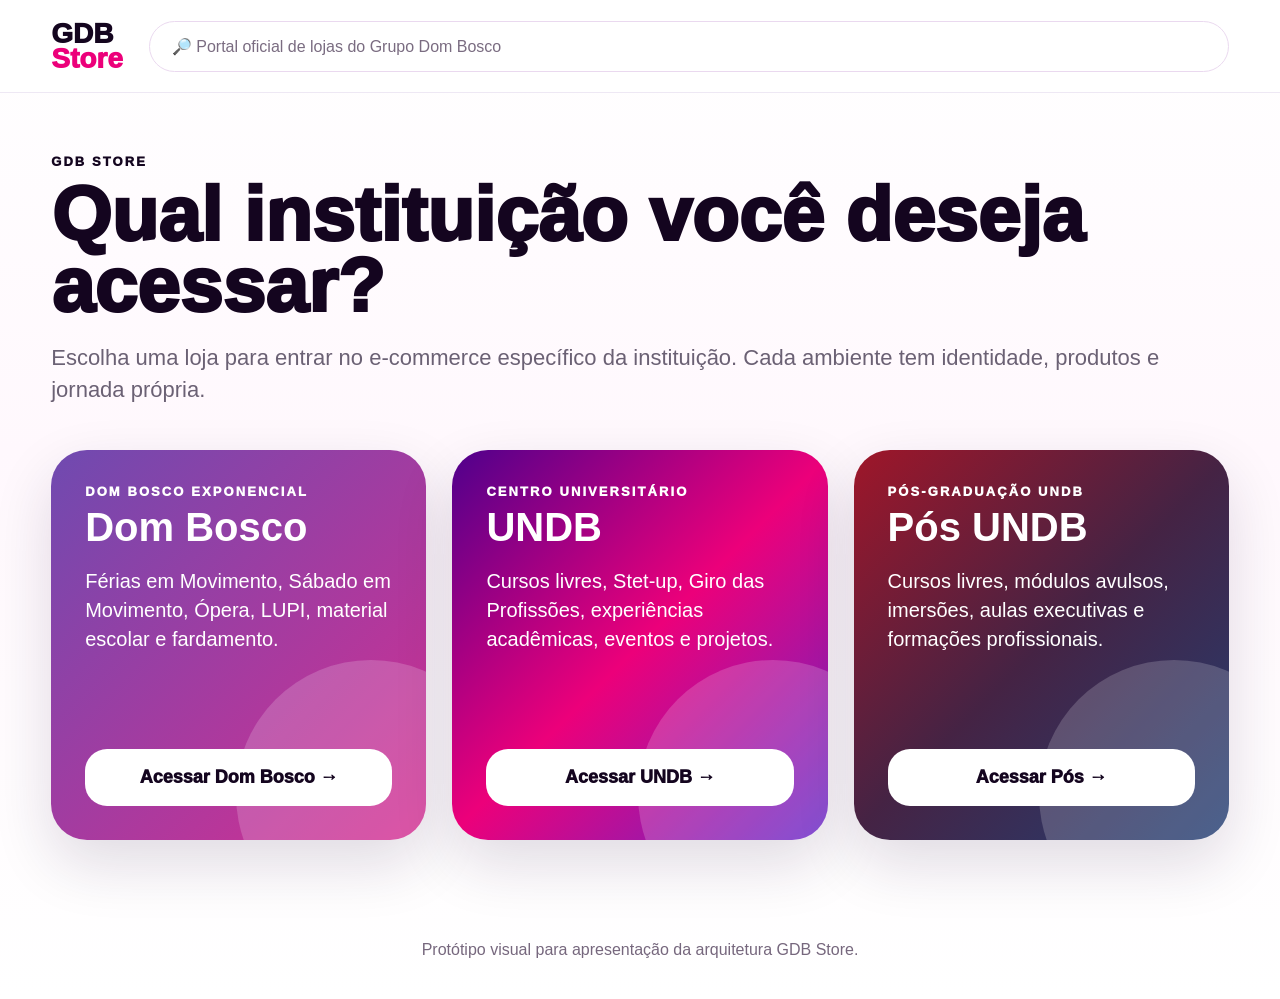
==== commit 23853f4d: "Add files via upload" ====
--- a/index.html
+++ b/index.html
@@ -1,42 +1,7 @@
-<!doctype html>
-<html lang="pt-BR">
-<head>
-<meta charset="utf-8" />
-<meta name="viewport" content="width=device-width, initial-scale=1" />
-<title>GDB Store — Portal de Marketplaces</title>
-<link rel="preconnect" href="https://fonts.googleapis.com">
-<link rel="preconnect" href="https://fonts.gstatic.com" crossorigin>
-<link href="https://fonts.googleapis.com/css2?family=Inter:wght@500;600;700;800;900&display=swap" rel="stylesheet">
-<style>
-:root{--ink:#11041f;--muted:#776b86;--line:#eee5f3;--pink:#ef0b7f;--purple:#5e23cf;--db:#7c4cc2;--post:#981b2f;--blue:#20528f;--bg:#fff8fd;--card:#fff}
-*{box-sizing:border-box}body{margin:0;font-family:Inter,system-ui,sans-serif;color:var(--ink);background:linear-gradient(180deg,#fff7fd 0,#fff 42%,#fbf8ff 100%)}button,a{font:inherit}a{text-decoration:none;color:inherit}.wrap{max-width:1280px;margin:auto;padding:0 28px}.hidden{display:none!important}
-.top{position:sticky;top:0;background:rgba(255,255,255,.86);backdrop-filter:blur(18px);z-index:10;border-bottom:1px solid var(--line)}.nav{height:86px;display:flex;gap:24px;align-items:center}.brand{font-size:28px;font-weight:900;line-height:.95}.brand span{display:block;color:var(--pink)}.search{flex:1;max-width:520px;border:1px solid #eadcec;border-radius:999px;padding:16px 22px;background:#fff;display:flex;gap:12px;color:#7a6d82}.links{display:flex;gap:20px;font-weight:800}.actions{margin-left:auto;display:flex;gap:12px}.pill{border:0;border-radius:18px;background:#fff;padding:16px 20px;font-weight:900;box-shadow:0 10px 30px rgba(27,4,45,.08);cursor:pointer}.count{background:var(--pink);color:#fff;border-radius:999px;font-size:12px;padding:2px 7px}.hero{padding:58px 0 38px}.hero-grid{display:grid;grid-template-columns:1.1fr .9fr;gap:34px;align-items:center}.eyebrow{font-size:13px;letter-spacing:.16em;text-transform:uppercase;font-weight:900;color:var(--pink)}h1{font-size:62px;line-height:.95;margin:14px 0 18px;letter-spacing:-.055em}p{font-size:19px;line-height:1.55;color:var(--muted)}.hero-card{border-radius:38px;background:linear-gradient(135deg,#f30a75,#6426d1);min-height:410px;padding:40px;color:#fff;position:relative;overflow:hidden;box-shadow:0 30px 80px rgba(126,30,162,.24)}.hero-card:before,.hero-card:after{content:"";position:absolute;border-radius:50%;background:rgba(255,255,255,.18)}.hero-card:before{width:300px;height:300px;right:-80px;bottom:-100px}.hero-card:after{width:150px;height:150px;right:110px;top:70px}.hero-card h2{font-size:46px;line-height:1;margin:0 0 18px;position:relative}.hero-card p{color:#fff;max-width:520px;position:relative}.btn{border:0;border-radius:999px;padding:17px 24px;font-weight:900;cursor:pointer;background:#fff;color:var(--ink);box-shadow:0 14px 34px rgba(35,0,58,.14)}.btn.primary{background:var(--pink);color:#fff}.btn.dark{background:var(--ink);color:#fff}.section{padding:42px 0}.title-row{display:flex;justify-content:space-between;align-items:end;margin-bottom:22px}.title-row h2{font-size:40px;margin:0;letter-spacing:-.045em}.market-grid{display:grid;grid-template-columns:repeat(3,1fr);gap:24px}.market-card{min-height:360px;border-radius:34px;padding:36px;color:#fff;display:flex;flex-direction:column;justify-content:space-between;position:relative;overflow:hidden;box-shadow:0 28px 60px rgba(55,5,65,.16)}.market-card:after{content:"";position:absolute;width:280px;height:280px;border-radius:50%;right:-70px;bottom:-90px;background:rgba(255,255,255,.18)}.market-card h3{font-size:42px;line-height:1;margin:4px 0}.market-card small{letter-spacing:.16em;text-transform:uppercase;font-weight:900}.market-card p{color:#fff;font-size:18px}.market-card .btn{width:100%;text-align:left;position:relative}.db{background:linear-gradient(135deg,#7141b7,#ef3b9e)}.undb{background:linear-gradient(135deg,#4b137f,#f00587)}.pos{background:linear-gradient(135deg,#94192e,#1f528e)}
-.store{padding-bottom:70px}.store-head{margin:28px 0;border-radius:34px;padding:34px;background:linear-gradient(135deg,var(--a),var(--b));color:#fff;display:grid;grid-template-columns:1fr auto;gap:22px;align-items:center}.store-head h1{font-size:54px;color:#fff}.store-head p{color:#fff}.tabs,.cats{display:flex;gap:12px;flex-wrap:wrap}.tab,.cat{border:1px solid var(--line);background:#fff;border-radius:999px;padding:13px 18px;font-weight:900;cursor:pointer}.tab.active,.cat.active{background:var(--ink);color:#fff}.banner{height:360px;border-radius:34px;padding:42px;background:linear-gradient(120deg,var(--a),var(--b));color:#fff;display:flex;align-items:center;justify-content:space-between;overflow:hidden;position:relative}.banner:after{content:"";position:absolute;right:-40px;top:-70px;width:430px;height:430px;background:rgba(255,255,255,.17);border-radius:50%}.banner h2{font-size:52px;line-height:1;margin:0}.banner p{color:#fff}.banner-art{font-size:150px;z-index:1}.cards{display:grid;grid-template-columns:repeat(4,1fr);gap:20px}.product{background:#fff;border:1px solid var(--line);border-radius:24px;overflow:hidden;box-shadow:0 18px 50px rgba(34,8,55,.07)}.photo{height:170px;background:linear-gradient(135deg,var(--a),var(--b));display:flex;align-items:center;justify-content:center;color:#fff;font-size:60px;position:relative}.badge{position:absolute;top:14px;left:14px;background:#fff;color:var(--pink);border-radius:999px;padding:7px 11px;font-size:11px;font-weight:900;text-transform:uppercase}.heart{position:absolute;right:14px;top:14px;border:0;background:#fff;border-radius:50%;width:38px;height:38px;cursor:pointer}.product-body{padding:18px}.product h3{font-size:20px;margin:0 0 10px}.meta{font-size:13px;color:var(--muted);display:flex;gap:10px;flex-wrap:wrap}.price{font-size:21px;font-weight:900;margin:14px 0}.buy{width:100%;border:1px solid var(--pink);background:#fff;color:var(--pink);border-radius:14px;padding:13px;font-weight:900;cursor:pointer}.experience{display:grid;grid-template-columns:repeat(3,1fr);gap:20px}.exp{border-radius:24px;min-height:220px;padding:24px;background:linear-gradient(135deg,var(--a),var(--b));color:#fff;display:flex;align-items:end;font-weight:900;font-size:24px}.calendar{display:grid;grid-template-columns:repeat(3,1fr);gap:16px}.event{background:#fff;border:1px solid var(--line);border-radius:20px;padding:20px}.modal{position:fixed;inset:0;background:rgba(15,2,26,.55);display:flex;align-items:center;justify-content:center;z-index:40;padding:20px}.box{background:#fff;border-radius:28px;padding:28px;width:min(520px,100%);box-shadow:0 30px 90px rgba(0,0,0,.22)}.box h3{font-size:30px;margin:0 0 12px}.close{float:right;border:0;background:#f7eef9;border-radius:50%;width:36px;height:36px;cursor:pointer}.back{margin:24px 0 0;border:0;background:#fff;border-radius:999px;padding:12px 18px;font-weight:900;box-shadow:0 12px 30px rgba(0,0,0,.08);cursor:pointer}
-@media(max-width:980px){.hero-grid,.market-grid,.cards,.experience,.calendar{grid-template-columns:1fr}.links{display:none}.nav{height:auto;padding:16px 0;flex-wrap:wrap}h1{font-size:44px}.hero-card{min-height:auto}.store-head{grid-template-columns:1fr}.banner{height:auto}.banner-art{display:none}.cards{grid-template-columns:1fr 1fr}}@media(max-width:620px){.cards{grid-template-columns:1fr}.actions{width:100%}.pill{flex:1;padding:12px}.search{order:3;min-width:100%}.market-card{min-height:300px}h1{font-size:38px}.title-row h2{font-size:32px}}
-</style>
-</head>
-<body>
-<header class="top"><div class="wrap nav"><a class="brand" onclick="showHub()">GDB<span>Store</span></a><div class="search">🔎 <span>Busque experiências, cursos, eventos e produtos</span></div><nav class="links"><a onclick="showHub()">Instituições</a><a onclick="scrollToMarket()">Marketplaces</a><a onclick="scrollToEvents()">Eventos</a></nav><div class="actions"><button class="pill" onclick="openModal('fav')">♡ Favoritos <span class="count" id="favCount">0</span></button><button class="pill" onclick="openModal('cart')">🛒 Carrinho <span class="count" id="cartCount">0</span></button><button class="pill" onclick="openModal('login')">Entrar</button></div></div></header>
-<main id="hub">
-<section class="hero"><div class="wrap hero-grid"><div><div class="eyebrow">Portal oficial de compras e experiências</div><h1>Escolha a instituição e acesse a loja certa.</h1><p>A GDB Store funciona como porta de entrada. Cada marca tem seu próprio e-commerce, com identidade, categorias, produtos, eventos, favoritos, carrinho e jornada de compra.</p><button class="btn primary" onclick="scrollToMarket()">Escolher marketplace →</button></div><div class="hero-card"><h2>GDB Store</h2><p>Um hub simples para direcionar famílias, estudantes e profissionais para o marketplace correto.</p><button class="btn">Dom Bosco • UNDB • Pós UNDB</button></div></div></section>
-<section class="section" id="marketplaces"><div class="wrap"><div class="title-row"><div><h2>Qual loja você deseja acessar?</h2><p>Selecione a instituição para entrar no e-commerce específico dela.</p></div></div><div class="market-grid"><article class="market-card db"><div><small>Dom Bosco Exponencial</small><h3>Dom Bosco</h3><p>Férias, experiências escolares, eventos, materiais, fardamento e produtos da rotina escolar.</p></div><button class="btn" onclick="openStore('db')">Entrar na loja →</button></article><article class="market-card undb"><div><small>Centro Universitário</small><h3>UNDB</h3><p>Cursos livres, projetos, experiências acadêmicas, eventos e vivências de carreira.</p></div><button class="btn" onclick="openStore('undb')">Entrar na loja →</button></article><article class="market-card pos"><div><small>Pós-Graduação UNDB</small><h3>Pós-Graduação</h3><p>Cursos livres, módulos avulsos, imersões, aulas executivas e formações profissionais.</p></div><button class="btn" onclick="openStore('pos')">Entrar na loja →</button></article></div></div></section>
-</main>
-<main id="store" class="store hidden"><div class="wrap"><button class="back" onclick="showHub()">← Voltar para GDB Store</button><section class="store-head" id="storeHead"><div><div class="eyebrow" id="storeEyebrow">Instituição</div><h1 id="storeTitle">Loja</h1><p id="storeText">Descrição</p></div><button class="btn" onclick="openModal('login')">Entrar / criar conta</button></section><div class="cats" id="catList"></div><section class="section"><div class="banner" id="banner"><div><div class="eyebrow" style="color:#fff" id="bannerTag">Destaque</div><h2 id="bannerTitle">Produto destaque</h2><p id="bannerText">Descrição do banner.</p><button class="btn" onclick="addCart()">Comprar agora →</button></div><div class="banner-art" id="bannerArt">✨</div></div></section><section class="section"><div class="title-row"><div><h2>Mais procurados</h2><p>Uma foto por produto, com compra, favorito e detalhes para testar a experiência.</p></div></div><div class="cards" id="products"></div></section><section class="section" id="events"><div class="title-row"><div><h2>Próximos eventos</h2><p>Calendário visual para facilitar compra por data e campanha.</p></div></div><div class="calendar" id="calendar"></div></section><section class="section"><div class="title-row"><div><h2>Últimas experiências</h2><p>Sim, vale muito ter fotos dos últimos eventos. Isso funciona como prova social e ajuda a vender a próxima edição.</p></div></div><div class="experience" id="experiences"></div></section></div></main>
-<div id="modal" class="modal hidden"><div class="box"><button class="close" onclick="closeModal()">×</button><div id="modalContent"></div></div></div>
-<script>
-let fav=0,cart=0,current='undb';
-const stores={
- db:{a:'#7b4bb9',b:'#ef3b9e',eye:'Dom Bosco Exponencial',title:'Loja Dom Bosco',text:'Produtos escolares, experiências, férias, eventos e itens de rotina para famílias.',banner:['Férias em Movimento','Diárias, semana completa e experiências guiadas para crianças.','🎒'],cats:['Todos','Férias','Eventos','Produtos escolares','Serviços'],products:[['Férias em Movimento','Diária ou semana completa','R$ 149,00','🎈','Férias'],['Sábado em Movimento','Experiência escolar aos sábados','R$ 79,00','🏃','Evento'],['Ópera Dom Bosco','Apresentação e ingresso especial','R$ 60,00','🎭','Evento'],['Sleep Over','Noite de experiência na escola','R$ 129,00','🌙','Experiência'],['LUPI','Produto/experiência da rotina escolar','R$ 39,00','🧩','Produto'],['Material escolar','Kit e itens avulsos','A consultar','📚','Material'],['Fardamento','Peças oficiais Dom Bosco','A consultar','👕','Fardamento'],['DB Experience','Visita e vivência para novas famílias','Gratuito','⭐','Experiência']],events:['Férias em Movimento • Janeiro','Sábado em Movimento • Próxima edição','Ópera • Novembro'],exp:['Férias em Movimento 2025','Sleep Over Dom Bosco','Ópera Dom Bosco']},
- undb:{a:'#4b137f',b:'#f00587',eye:'Centro Universitário UNDB',title:'Loja UNDB',text:'Cursos livres, projetos, eventos e experiências acadêmicas para estudantes e comunidade.',banner:['Giro das Profissões UNDB','Experiência presencial para conhecer cursos, laboratórios e possibilidades de carreira.','🎓'],cats:['Todos','Cursos livres','Experiências','Eventos','Projetos'],products:[['Giro das Profissões','Vivência acadêmica presencial','Gratuito','🎓','Evento'],['Stet-up','Projeto de experiência e inovação','R$ 99,00','🚀','Projeto'],['Clínica de Férias','Vivência prática em saúde','Gratuito','🩺','Experiência'],['Workshop de IA','Curso livre rápido','R$ 149,00','🤖','Curso livre'],['Direito na prática','Experiência jurídica','R$ 89,00','⚖️','Experiência'],['Comunicação de Alto Impacto','Curso livre','R$ 129,00','🎤','Curso livre'],['Startup Experience','Imersão empreendedora','R$ 199,00','💡','Imersão'],['Projeto Universidade Aberta','Vivência UNDB','Gratuito','🏛️','Projeto']],events:['Giro das Profissões • Maio','Stet-up • Próxima turma','Clínica de Férias • Julho'],exp:['Giro das Profissões UNDB','Clínica de Férias UNDB','Startup Experience']},
- pos:{a:'#94192e',b:'#23548e',eye:'Pós-Graduação UNDB',title:'Loja Pós-Graduação UNDB',text:'Cursos livres, módulos avulsos, imersões e formações executivas para profissionais.',banner:['Módulos e cursos livres','Compre experiências formativas sem precisar entrar em uma pós completa.','📈'],cats:['Todos','Cursos livres','Módulos','Imersões','Aulas executivas'],products:[['IA Estratégica para Negócios','Curso livre executivo','R$ 249,00','🤖','Curso livre'],['Módulo de Liderança','Aula avulsa da pós','R$ 199,00','👥','Módulo'],['Marketing Digital na Prática','Imersão profissional','R$ 179,00','📱','Imersão'],['Direito Tributário Essencial','Módulo avulso','R$ 229,00','⚖️','Módulo'],['Gestão de Pessoas','Curso rápido','R$ 199,00','🧠','Curso livre'],['Business Intelligence','Curso com Power BI','R$ 249,00','📊','Curso livre'],['Aula Executiva ESG','Formação curta','R$ 149,00','🌱','Aula'],['Pós Experience','Evento de carreira','Gratuito','⭐','Evento']],events:['IA Estratégica • Próxima turma','Pós Experience • Agosto','Módulo Liderança • Setembro'],exp:['Pós Experience','Aula executiva UNDB','Imersão profissional']}
-};
-function showHub(){document.getElementById('hub').classList.remove('hidden');document.getElementById('store').classList.add('hidden');window.scrollTo(0,0)}
-function scrollToMarket(){document.getElementById('marketplaces').scrollIntoView({behavior:'smooth'})}
-function scrollToEvents(){(document.getElementById('events')||document.getElementById('marketplaces')).scrollIntoView({behavior:'smooth'})}
-function openStore(id){current=id;let s=stores[id];document.documentElement.style.setProperty('--a',s.a);document.documentElement.style.setProperty('--b',s.b);document.getElementById('hub').classList.add('hidden');document.getElementById('store').classList.remove('hidden');document.getElementById('storeHead').style.setProperty('--a',s.a);document.getElementById('storeHead').style.setProperty('--b',s.b);document.getElementById('banner').style.setProperty('--a',s.a);document.getElementById('banner').style.setProperty('--b',s.b);storeEyebrow.textContent=s.eye;storeTitle.textContent=s.title;storeText.textContent=s.text;bannerTitle.textContent=s.banner[0];bannerText.textContent=s.banner[1];bannerArt.textContent=s.banner[2];catList.innerHTML=s.cats.map((c,i)=>`<button class="cat ${i==0?'active':''}">${c}</button>`).join('');products.innerHTML=s.products.map(p=>`<article class="product"><div class="photo" style="--a:${s.a};--b:${s.b}"><span class="badge">${p[4]}</span><button class="heart" onclick="addFav(event)">♡</button>${p[3]}</div><div class="product-body"><h3>${p[0]}</h3><div class="meta"><span>${p[1]}</span><span>• Presencial/online</span></div><div class="price">${p[2]}</div><button class="buy" onclick="addCart()">Adicionar ao carrinho</button></div></article>`).join('');calendar.innerHTML=s.events.map(e=>`<div class="event"><strong>${e}</strong><p>Cadastro, compra ou inscrição direto pelo marketplace.</p><button class="buy" onclick="openModal('detail','${e}')">Ver detalhes</button></div>`).join('');experiences.innerHTML=s.exp.map(e=>`<div class="exp" style="--a:${s.a};--b:${s.b}">${e}</div>`).join('');window.scrollTo(0,0)}
-function addFav(e){if(e)e.stopPropagation();fav++;favCount.textContent=fav}
-function addCart(){cart++;cartCount.textContent=cart;openModal('cart')}
-function openModal(type,txt=''){let html='';if(type==='login')html='<h3>Entrar</h3><p>Área visual de login/cadastro para aluno, família ou profissional.</p><button class="btn primary">Continuar com e-mail</button>';if(type==='fav')html='<h3>Favoritos</h3><p>'+fav+' produto(s) favoritado(s). Aqui a pessoa salvaria experiências para comprar depois.</p>';if(type==='cart')html='<h3>Carrinho</h3><p>'+cart+' item(ns) no carrinho. Aqui entraria resumo, cupom, pagamento e checkout.</p><button class="btn primary">Finalizar compra</button>';if(type==='detail')html='<h3>'+txt+'</h3><p>Página de detalhe com banner, galeria, descrição, datas, o que inclui, valor e CTA de compra.</p><button class="btn primary">Comprar/inscrever</button>';modalContent.innerHTML=html;modal.classList.remove('hidden')}
-function closeModal(){modal.classList.add('hidden')}
-</script>
-</body></html>
+<!doctype html><html lang="pt-BR"><head><meta charset="utf-8"><meta name="viewport" content="width=device-width, initial-scale=1"><title>GDB Store</title><link rel="stylesheet" href="styles.css"></head><body>
+<header class="top"><div class="wrap nav"><a class="logo" href="index.html">GDB<span>Store</span></a><div class="search">🔎 Portal oficial de lojas do Grupo Dom Bosco</div></div></header>
+<main class="wrap gateway"><section><div class="eyebrow">GDB STORE</div><h1 class="h1">Qual instituição você deseja acessar?</h1><p class="lead">Escolha uma loja para entrar no e-commerce específico da instituição. Cada ambiente tem identidade, produtos e jornada própria.</p><div class="gategrid">
+<a class="gatecard db" href="dom-bosco.html"><div><div class="eyebrow">Dom Bosco Exponencial</div><h2>Dom Bosco</h2><p>Férias em Movimento, Sábado em Movimento, Ópera, LUPI, material escolar e fardamento.</p></div><span class="whitebtn">Acessar Dom Bosco →</span></a>
+<a class="gatecard undb" href="undb.html"><div><div class="eyebrow">Centro Universitário</div><h2>UNDB</h2><p>Cursos livres, Stet-up, Giro das Profissões, experiências acadêmicas, eventos e projetos.</p></div><span class="whitebtn">Acessar UNDB →</span></a>
+<a class="gatecard pos" href="pos.html"><div><div class="eyebrow">Pós-Graduação UNDB</div><h2>Pós UNDB</h2><p>Cursos livres, módulos avulsos, imersões, aulas executivas e formações profissionais.</p></div><span class="whitebtn">Acessar Pós →</span></a>
+</div></section></main><footer class="footer">Protótipo visual para apresentação da arquitetura GDB Store.</footer></body></html>
--- a/styles.css
+++ b/styles.css
@@ -0,0 +1,8 @@
+:root{
+  --ink:#14051f; --muted:#6b6174; --line:#eee8f4; --bg:#fff8fd;
+  --pink:#ec007a; --purple:#5a13b7; --yellow:#ffe500; --wine:#9f1629; --blue:#233f74;
+  --db-purple:#6f4ab0; --db-pink:#d52e91;
+  --shadow:0 24px 60px rgba(35,12,56,.14); --radius:28px;
+  font-family: Inter, Arial, Helvetica, sans-serif;
+}
+*{box-sizing:border-box} body{margin:0;color:var(--ink);background:linear-gradient(180deg,#fff,#fff8fd 45%,#fff);font-family:Inter,Arial,sans-serif} a{text-decoration:none;color:inherit} button{font:inherit;cursor:pointer;border:0}.wrap{width:min(1280px,92vw);margin:auto}.top{position:sticky;top:0;z-index:20;background:rgba(255,255,255,.9);backdrop-filter:blur(14px);border-bottom:1px solid var(--line)}.nav{height:92px;display:flex;gap:26px;align-items:center}.logo{font-size:28px;font-weight:950;line-height:.9}.logo span{display:block;color:var(--pink)}.search{flex:1;display:flex;gap:12px;align-items:center;border:1px solid #ead9ef;border-radius:999px;padding:15px 22px;background:white;color:#7a6c81}.menu{display:flex;gap:22px;font-weight:800}.actions{display:flex;gap:12px}.pill{padding:14px 18px;border-radius:18px;background:white;border:1px solid var(--line);font-weight:900;box-shadow:0 8px 22px rgba(20,5,31,.06)}.badge{background:var(--pink);color:white;border-radius:99px;padding:2px 7px;font-size:12px}.hero{padding:56px 0}.gateway{min-height:calc(100vh - 92px);display:grid;align-items:center}.eyebrow{letter-spacing:.16em;text-transform:uppercase;font-size:13px;font-weight:950}.h1{font-size:clamp(42px,6vw,86px);line-height:.92;margin:10px 0 18px;font-weight:950}.lead{font-size:22px;color:var(--muted);line-height:1.45}.gategrid{display:grid;grid-template-columns:repeat(3,1fr);gap:26px;margin-top:44px}.gatecard{min-height:390px;border-radius:36px;padding:34px;color:white;position:relative;overflow:hidden;box-shadow:var(--shadow);display:flex;flex-direction:column;justify-content:space-between}.gatecard:after{content:"";position:absolute;right:-80px;bottom:-90px;width:270px;height:270px;border-radius:50%;background:rgba(255,255,255,.18)}.gatecard h2{font-size:40px;line-height:1;margin:8px 0}.gatecard p{font-size:20px;line-height:1.45;position:relative;z-index:1}.db{background:linear-gradient(135deg,var(--db-purple),var(--db-pink))}.undb{background:linear-gradient(135deg,#4f008c,var(--pink),#6629c9)}.pos{background:linear-gradient(135deg,#9f1629,#452344,#233f74)}.whitebtn{background:white;color:var(--ink);border-radius:22px;padding:18px 24px;font-size:18px;font-weight:950;display:inline-flex;justify-content:center;align-items:center;gap:8px;position:relative;z-index:1}.store-hero{margin:28px auto 38px;border-radius:34px;overflow:hidden;color:white;display:grid;grid-template-columns:1.1fr .9fr;min-height:390px;box-shadow:var(--shadow)}.hero-copy{padding:52px}.hero-copy h1{font-size:54px;line-height:.98;margin:12px 0 18px}.hero-copy p{font-size:20px;line-height:1.45}.hero-art{position:relative;min-height:330px;display:flex;align-items:end;justify-content:center}.people{width:82%;height:82%;border-radius:42px 42px 0 0;background:rgba(255,255,255,.24);display:flex;align-items:center;justify-content:center;font-size:96px}.undb-theme .store-hero{background:linear-gradient(135deg,#f6006d,#8b00bd,#5726c7)}.db-theme .store-hero{background:linear-gradient(135deg,#6c4aaa,#bd3c9c)}.pos-theme .store-hero{background:linear-gradient(135deg,#b10d20,#67233a,#243f72)}.section{padding:28px 0}.section-head{display:flex;justify-content:space-between;align-items:end;margin-bottom:18px}.section h2{font-size:34px;margin:0}.muted{color:var(--muted)}.catgrid{display:grid;grid-template-columns:repeat(5,1fr);gap:18px}.cat{background:white;border:1px solid var(--line);border-radius:22px;padding:24px;text-align:center;box-shadow:0 12px 36px rgba(35,12,56,.05);font-weight:950}.cat .ico{font-size:34px;display:block;margin-bottom:10px}.products{display:grid;grid-template-columns:repeat(4,1fr);gap:22px}.card{background:white;border:1px solid var(--line);border-radius:24px;overflow:hidden;box-shadow:0 18px 42px rgba(35,12,56,.08)}.photo{height:170px;background:linear-gradient(135deg,#f7f1ff,#ffd7ea);display:flex;align-items:center;justify-content:center;font-size:54px;position:relative}.tag{position:absolute;top:14px;left:14px;background:var(--pink);color:white;border-radius:999px;padding:7px 10px;font-size:11px;font-weight:950;text-transform:uppercase}.fav{position:absolute;right:12px;top:12px;background:rgba(255,255,255,.9);border-radius:50%;width:38px;height:38px;font-weight:950}.cardbody{padding:18px}.card h3{font-size:20px;margin:0 0 10px}.meta{color:#74677e;font-size:14px;line-height:1.6}.price{font-size:22px;font-weight:950;margin:12px 0}.outline{border:2px solid var(--pink);color:var(--pink);background:white;border-radius:14px;padding:12px 14px;font-weight:950;width:100%}.primary{background:var(--pink);color:white;border-radius:16px;padding:14px 18px;font-weight:950}.strip{border-radius:28px;padding:28px 34px;color:white;background:linear-gradient(135deg,var(--pink),var(--purple));display:grid;grid-template-columns:1fr 1fr 1fr;gap:18px}.events{display:grid;grid-template-columns:repeat(3,1fr);gap:20px}.event{border-radius:26px;overflow:hidden;background:white;border:1px solid var(--line);box-shadow:0 16px 36px rgba(35,12,56,.08)}.event .photo{height:220px}.modal{position:fixed;inset:0;background:rgba(20,5,31,.5);display:none;align-items:center;justify-content:center;z-index:100}.modal.active{display:flex}.modalbox{width:min(560px,92vw);background:white;border-radius:28px;padding:28px;box-shadow:var(--shadow)}.close{float:right;background:#f4edf5;border-radius:12px;padding:8px 11px}.footer{padding:40px 0;color:#76677d;text-align:center}.back{display:inline-flex;margin-top:14px;color:white;background:rgba(255,255,255,.16);border-radius:999px;padding:12px 16px;font-weight:900}.db-theme .primary,.db-theme .tag{background:#d52e91}.db-theme .outline{border-color:#d52e91;color:#d52e91}.pos-theme .primary,.pos-theme .tag{background:#a80f24}.pos-theme .outline{border-color:#a80f24;color:#a80f24}@media(max-width:980px){.gategrid,.products,.events,.catgrid{grid-template-columns:1fr 1fr}.store-hero{grid-template-columns:1fr}.menu{display:none}.nav{height:auto;padding:16px 0;flex-wrap:wrap}.search{order:3;flex-basis:100%}}@media(max-width:620px){.gategrid,.products,.events,.catgrid{grid-template-columns:1fr}.actions{width:100%;justify-content:space-between}.store-hero{border-radius:24px}.hero-copy{padding:30px}.hero-copy h1{font-size:40px}.h1{font-size:44px}.gatecard{min-height:330px}}
